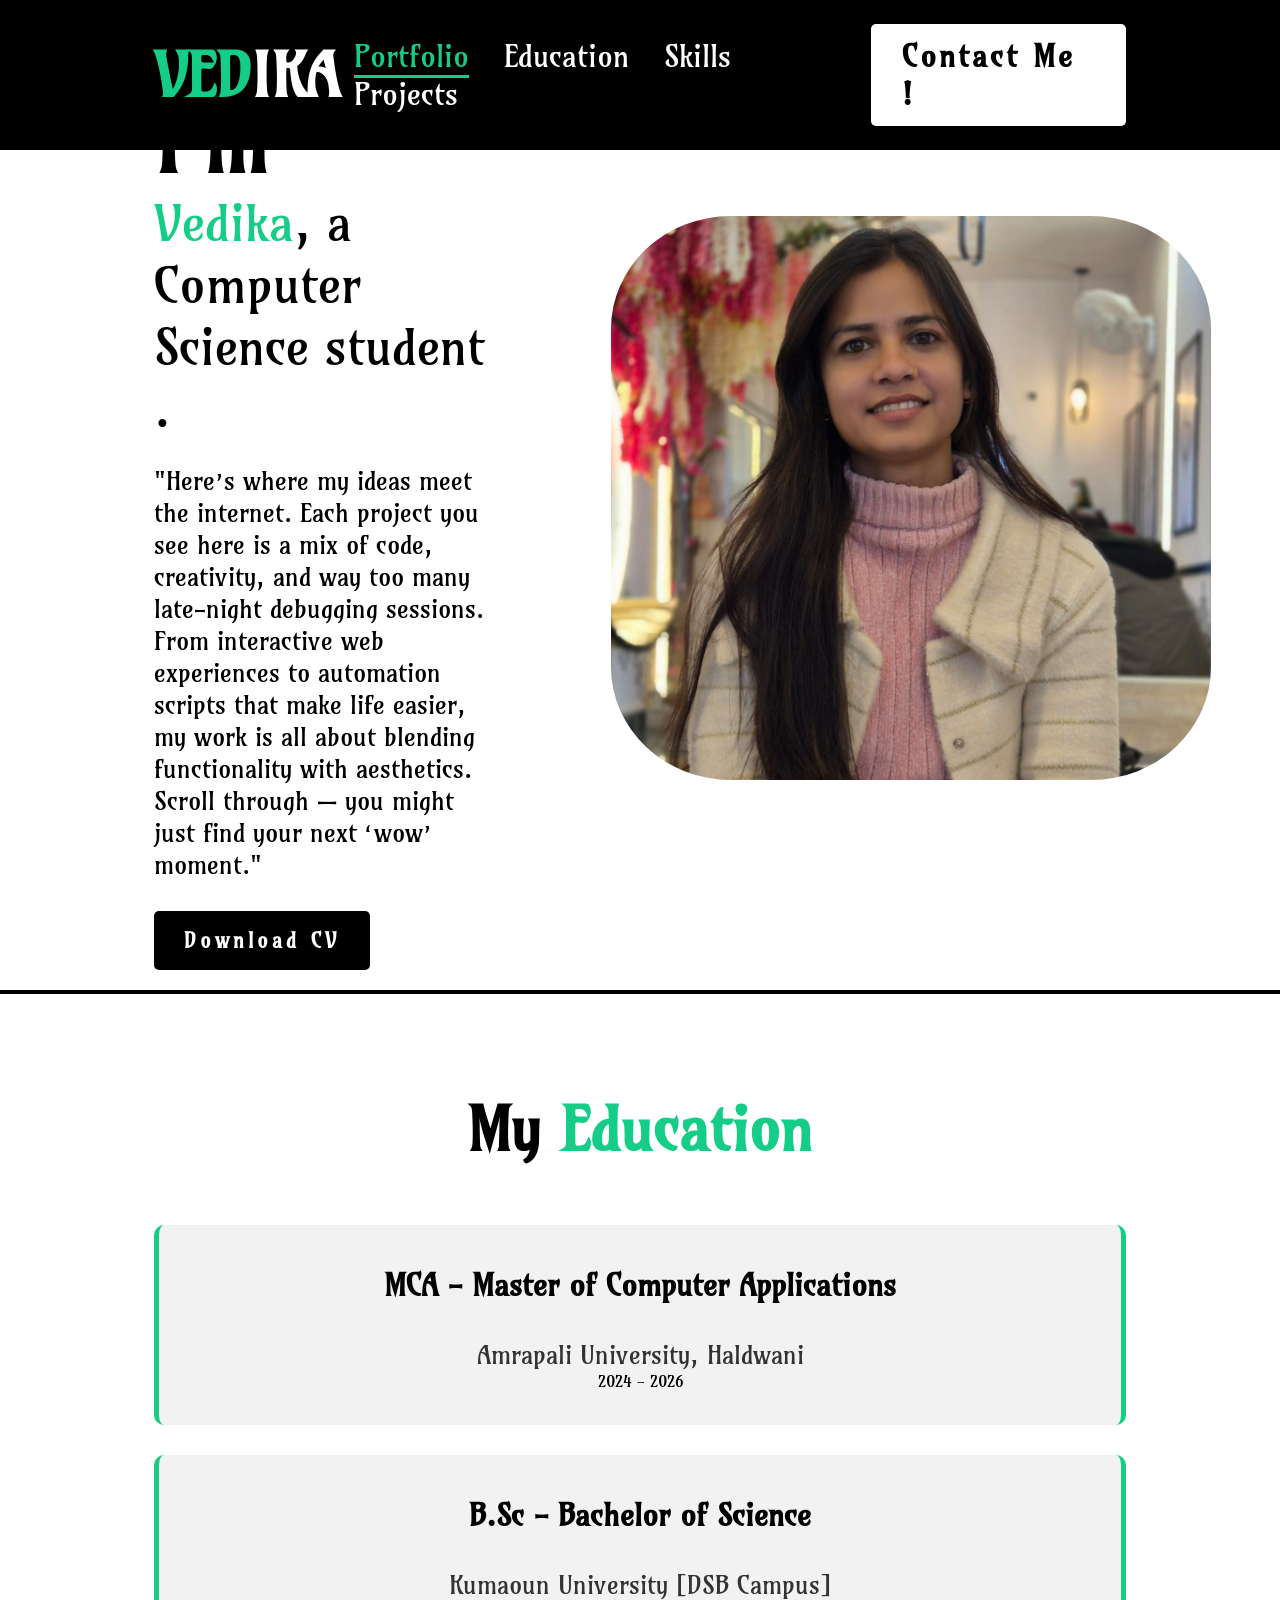
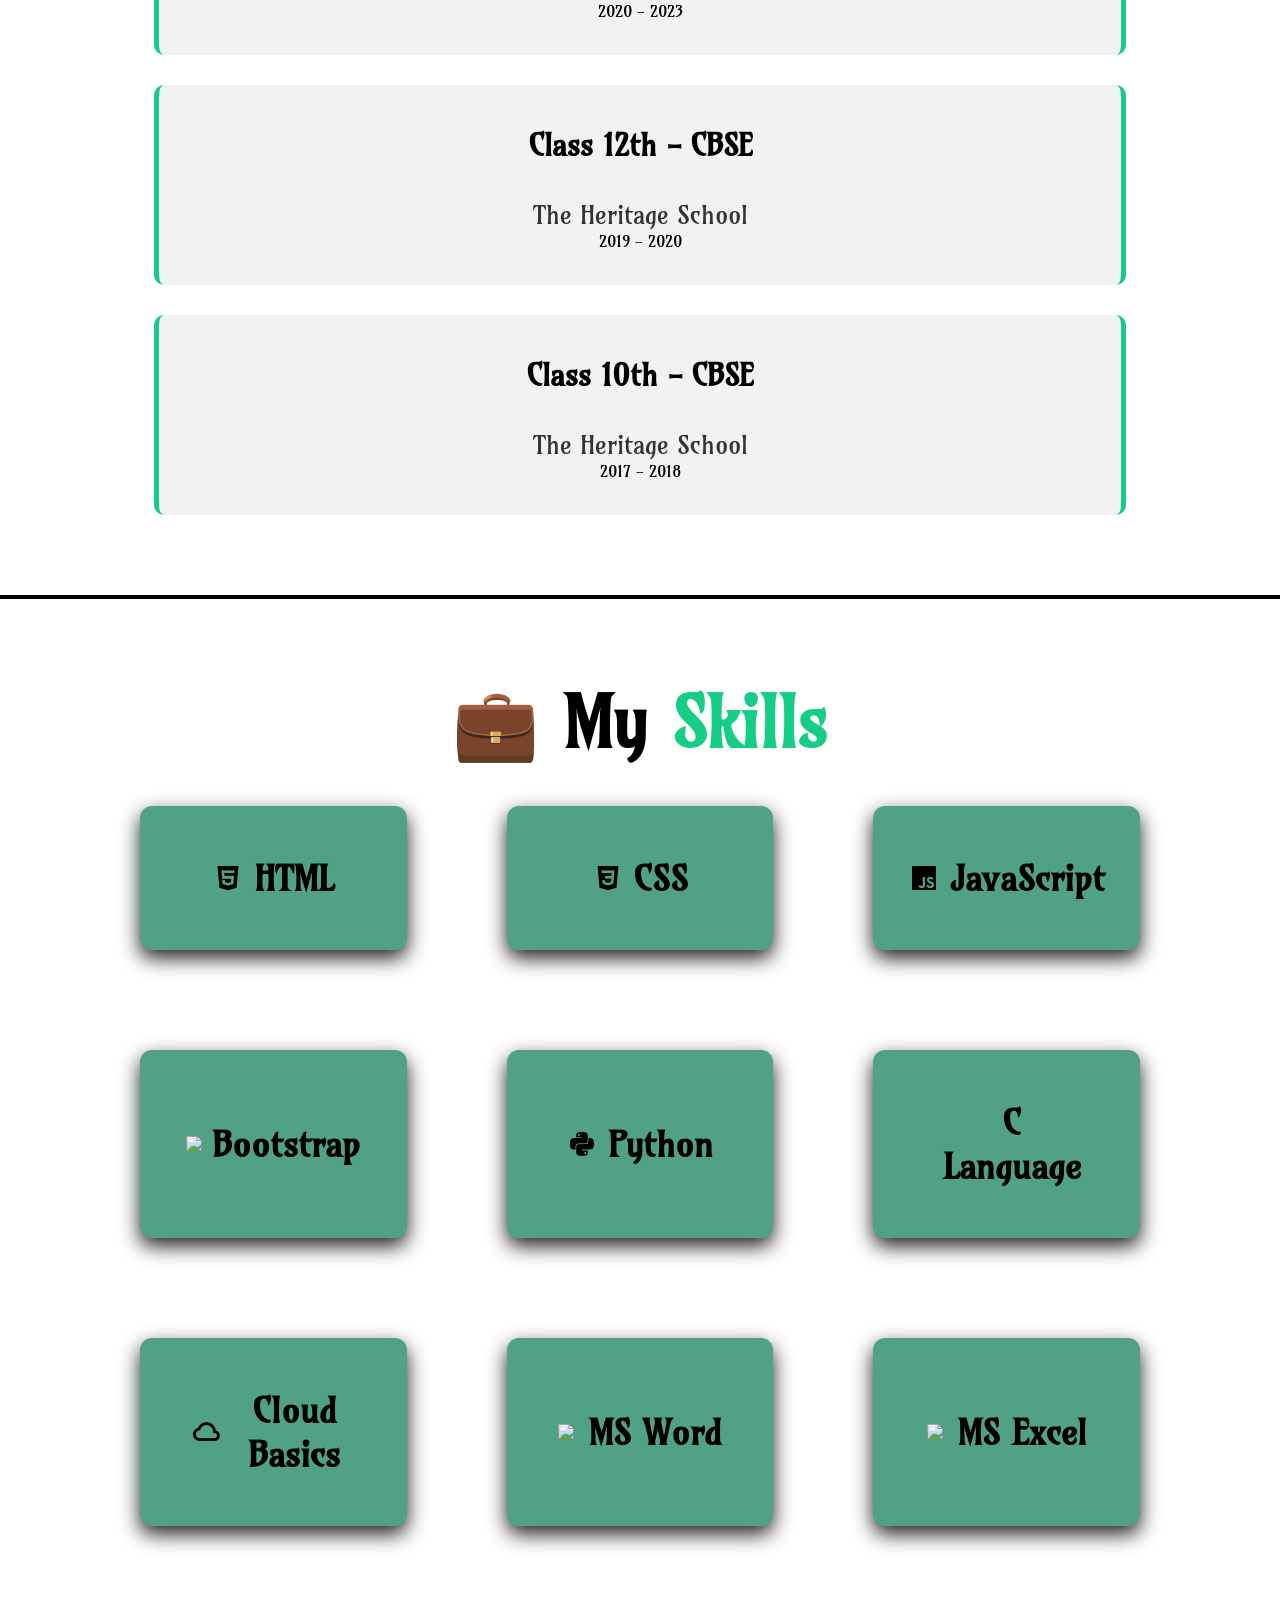
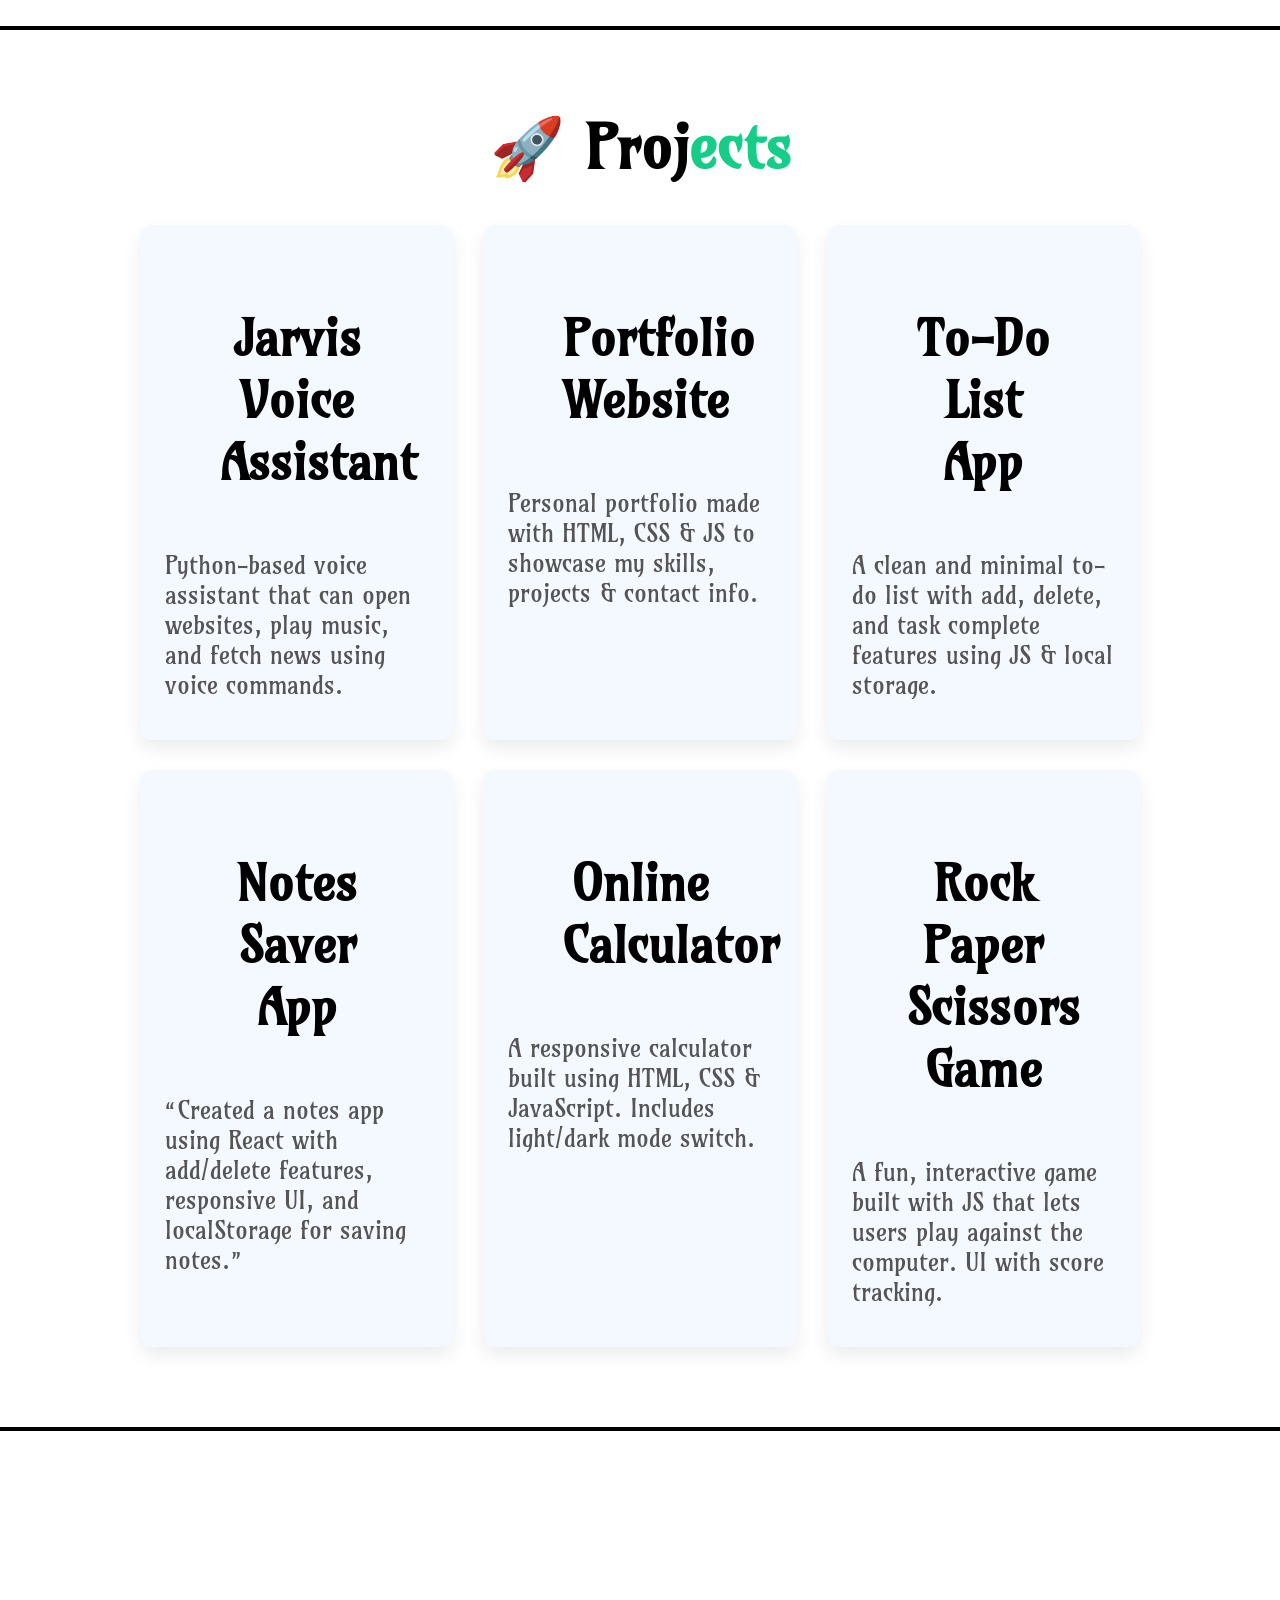
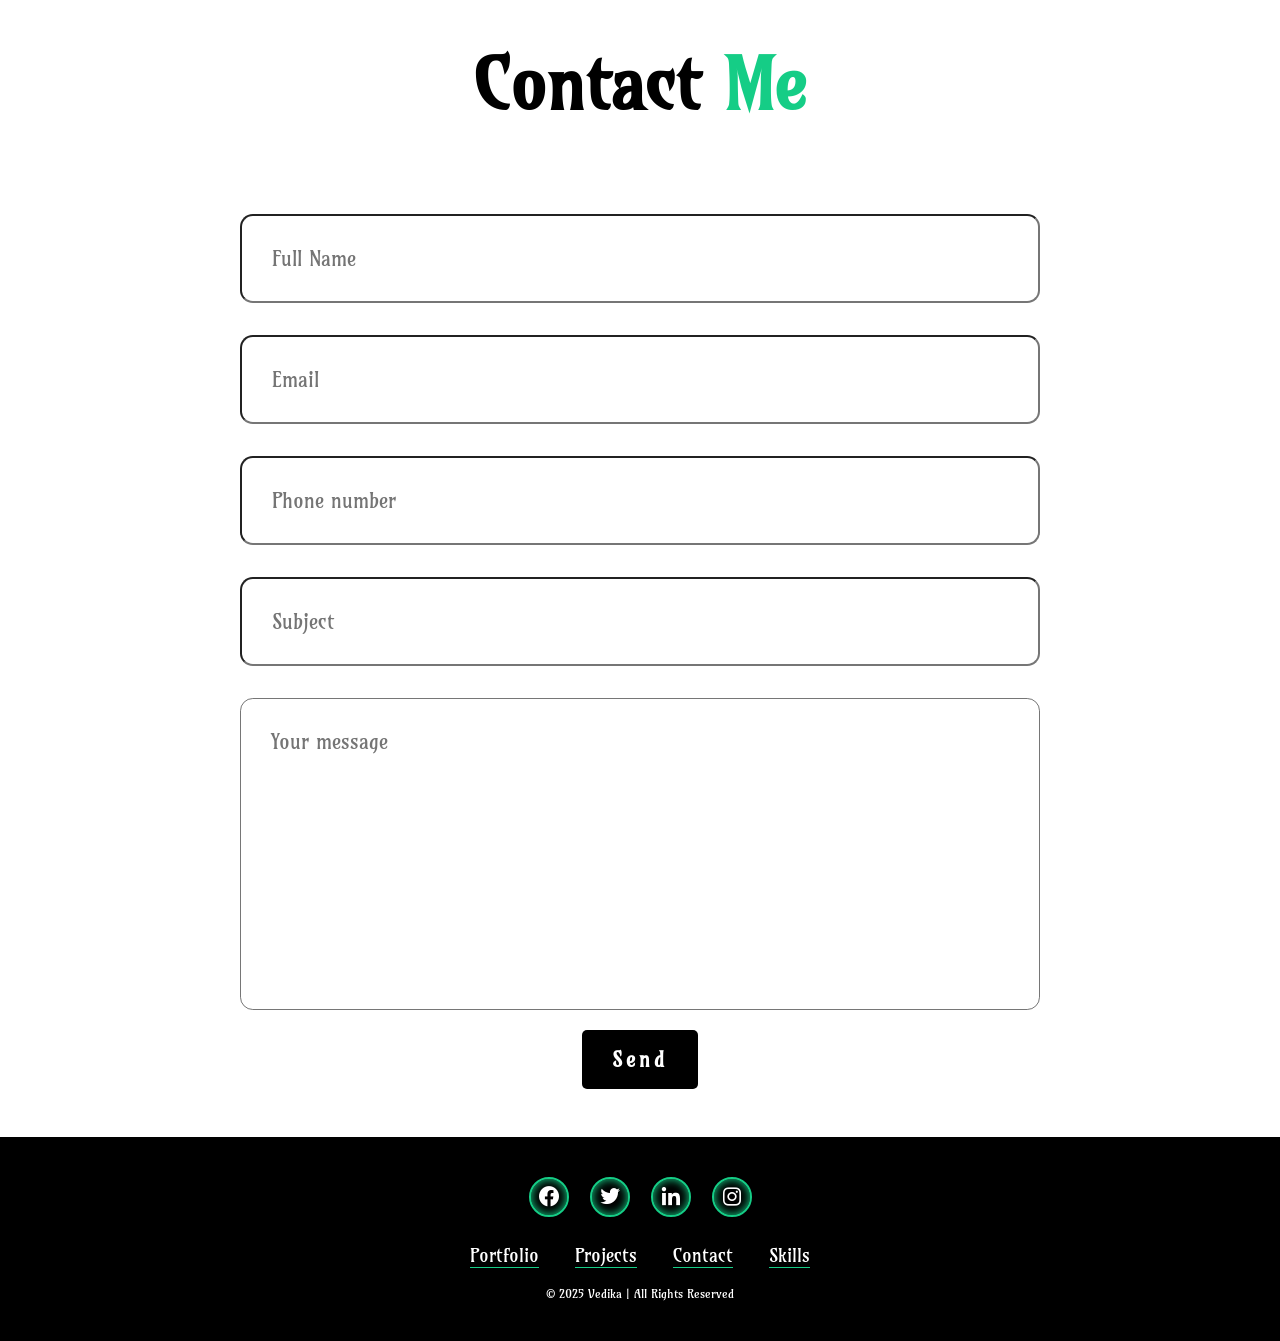
==== hello.html @ 0a173917 "fixed resposiveness" ====
<!DOCTYPE html>
<html lang="en">

<head>
    <meta charset="UTF-8">
    <meta name="viewport" content="width=device-width, initial-scale=1.0">
    <title>portfolio</title>
    <link rel="stylesheet" href="style.css">
    <link href="https://unpkg.com/boxicons@2.1.4/css/boxicons.min.css" rel="stylesheet">

</head>

<body>
    <header class="header">
        <a href="#" class="logo"><span>VED</span>IKA</a>

        <nav class="navbar">
            <a href="#" class="active">Portfolio</a>
            <a href="#education">Education</a>
            <a href="#skills">Skills</a>
            <a href="#project">Projects</a>
        </nav>

        <a href="#contact" class="contact">Contact Me !</a>
    </header>


    <section id="home">
        <div class="home-content">
            <h2>Hi !
            </h2>
            <h1>I'm </h1><span>Vedika</span>, a Computer Science student .
            <p>"Here’s where my ideas meet the internet. Each project you see here is a mix of code, creativity, and way
                too many late-night debugging sessions. From interactive web experiences to automation scripts that make
                life easier, my work is all about blending functionality with aesthetics. Scroll through — you might
                just find your next ‘wow’ moment."

            </p>
            <div class="btn-box">
                <!-- <button class="btn-1">Hire Me</button> -->
                <a href="resume.pdf" download="Vedika_CV.pdf" class="btn-2">Download CV</a>

            </div>
        </div>
        <div class="img-box">
            <img src="photo.jpg" alt="Vedika's Profile">
        </div>

    </section>
    <hr>




    <section id="education" class="education">
        <h2 class="heading">My <span>Education</span></h2>

        <div class="education-box">
            <div class="edu-item">
                <h3>MCA - Master of Computer Applications</h3>
                <p><a href="https://www.amrapali.ac.in/">Amrapali University, Haldwani</a><br>
                    2024 - 2026
                </p>
            </div>

            <div class="edu-item">
                <h3>B.Sc - Bachelor of Science </h3>
                <p><a href="https://www.kunainital.ac.in/about-ku/campus">Kumaoun University [DSB Campus]</a><br>
                    2020 - 2023</p>
            </div>

            <div class="edu-item">
                <h3>Class 12th - CBSE</h3>
                <p><a href="https://theheritageschool.co.in/index.php/about-us/">The Heritage School</a><br>
                    2019 - 2020 </p>
            </div>

            <div class="edu-item">
                <h3>Class 10th - CBSE</h3>
                <p><a href="https://theheritageschool.co.in/index.php/about-us/">The Heritage School</a><br>
                    2017 - 2018 </p>
            </div>
        </div>
    </section>
    <hr>


    <section id="skills">
        <h1>💼 My <span>Skills</span></h1>

        <div class="skills-grid">
            <div class="skill-card"><i class='bx bxl-html5'></i> HTML</div>
            <div class="skill-card"><i class='bx bxl-css3'></i> CSS</div>
            <div class="skill-card"><i class='bx bxl-javascript'></i> JavaScript</div>
            <div class="skill-card">
                <img src="https://cdn.jsdelivr.net/gh/devicons/devicon/icons/bootstrap/bootstrap-original.svg"
                    width="30">
                Bootstrap
            </div>


            <div class="skill-card"><i class='bx bxl-python'></i> Python</div>
            <div class="skill-card"><i class='bx bxl-c'></i> C Language</div>
            <div class="skill-card"><i class='bx bx-cloud'></i> Cloud Basics</div>
            <div class="skill-card"><img src="https://cdn-icons-png.flaticon.com/512/732/732220.png" width="20"> MS Word
            </div>
            <div class="skill-card"><img src="https://cdn-icons-png.flaticon.com/512/732/732219.png" width="20"> MS
                Excel</div>
        </div>
    </section>
    <hr>

    <section id="project">
        <h1>🚀 Proj<span>ects</span></h1>
        <div class="projects-grid">
            <div class="project-card">
                <h3>Jarvis Voice Assistant</h3>
                <p>Python-based voice assistant that can open websites, play music, and fetch news using voice commands.
                </p>

            </div>
            <div class="project-card">
                <h3>Portfolio Website</h3>
                <p>Personal portfolio made with HTML, CSS & JS to showcase my skills, projects & contact info.</p>

            </div>
            <div class="project-card">
                <h3>To-Do List App</h3>
                <p>A clean and minimal to-do list with add, delete, and task complete features using JS & local storage.
                </p>

            </div>

            <div class="project-card">
                <h3> Notes Saver App</h3>
                <p> “Created a notes app using React with add/delete features, responsive UI, and localStorage for saving notes.”
                </p>

            </div>

            <div class="project-card">
                <h3>Online Calculator</h3>
                <p>A responsive calculator built using HTML, CSS & JavaScript. Includes light/dark mode switch.</p>
            </div>

            <div class="project-card">
                <h3>Rock Paper Scissors Game</h3>
                <p>A fun, interactive game built with JS that lets users play against the computer. UI with score
                    tracking.</p>

            </div>




        </div>

    </section>
    <hr>
    <section class="contact-form" id="contact">
        <h2 class="contact-me">Contact <span>Me</span></h2>

        <form id="contact-info">

            <div class="input-box">
                <input type="text" placeholder="Full Name">
                <input type="email" placeholder="Email">
            </div>

            <div class="input-box">
                <input type="text" placeholder="Phone number">
                <input type="text" placeholder="Subject">
            </div>

            <textarea name="" id="" cols="30" rows="10" placeholder="Your message"></textarea>
            <input type="submit" value="Send" class="btn-1">
        </form>



    </section>


    <footer class="footer">
        <div class="social">
            <a href="#"><i class='bx bxl-facebook-circle'></i></a>
            <a href="#"><i class='bx bxl-twitter'></i></a>
            <a href="https://www.linkedin.com/in/Vedika-Bisht/" target="_blank"><i class='bx bxl-linkedin'></i></a>
            <a href="https://www.instagram.com/vedika.bisht._/" target="_blank"><i class='bx bxl-instagram'></i></a>
        </div>

        <ul class="list">
            <li>
                <a href="#home">Portfolio</a>
            </li>
            <li>
                <a href="#project">Projects</a>
            </li>

            <li>
                <a href="#contact">Contact</a>
            </li>
            <li>
                <a href="#skills">Skills</a>
            </li>
        </ul>
        <p class="copyright"> &copy 2025 Vedika | All Rights Reserved</p>
    </footer>
    <a href="#" id="backToTop" class="back-to-top" title="Back to Top">
        <i class='bx bx-chevron-up'></i>
    </a>


    <script src="https://cdn.jsdelivr.net/npm/emailjs-com@3/dist/email.min.js"></script>
    <script src="script.js"></script>


</body>

</html>
---- style.css ----
@import url('https://fonts.googleapis.com/css2?family=Amarante&family=Caveat:wght@400..700&family=Faculty+Glyphic&family=Noto+Serif:ital,wght@0,100..900;1,100..900&family=Playfair+Display:ital,wght@0,400..900;1,400..900&family=Poppins:ital,wght@0,100;0,200;0,300;0,400;0,500;0,600;0,700;0,800;0,900;1,100;1,200;1,300;1,400;1,500;1,600;1,700;1,800;1,900&family=Roboto:ital,wght@0,100..900;1,100..900&display=swap');


* {
  margin: 0px;
  padding: 0px;
  font-family: "Amarante", serif;
  text-decoration: none;
  list-style: none;
  box-sizing: border-box;

}

html {
  scroll-behavior: smooth;
}

.header {
  position: fixed;
  top: 0;
  left: 0;
  width: 100%;
  padding: 35px 12%;
  background: black;
  display: flex;
  justify-content: space-between;
  align-items: center;
  height: 150px;
}

.logo {
  font-size: 60px;
  color: white;
  font-weight: 600;
  transition: 0.3s ease;
}

.logo:hover {
  color: rgb(21, 205, 134);
  text-shadow: 0 0 10px rgb(21, 205, 134);
  transform: scale(1.5);
}

span {
  color: rgb(21, 205, 134);

}

.navbar a {
  font-size: 30px;
  color: white;
  font-weight: 500;
  margin: 0 15px;
  border-bottom: 3px solid transparent;
  transition: 0.3s ease;
}

.navbar a:hover,
.navbar a.active {
  color: rgb(21, 205, 134);
  border-bottom: 3px solid rgb(21, 205, 134);
}

.contact {
  padding: 10px 28px;
  background-color: white;
  color: black;
  border: 3px solid transparent;
  border-radius: 5px;
  font-size: 30px;
  font-weight: 600;
  letter-spacing: 3px;
  transition: 0.3s ease;
}

.contact:hover {
  background-color: rgb(21, 205, 134);
  box-shadow: 0 0 10px rgb(21, 205, 134);
  color: white;
}
/* Laptops & big tablets
@media (max-width: 1200px) {
  .logo {
    font-size: 48px;
  }

  .navbar a {
    font-size: 26px;
    margin: 0 12px;
  }

  .contact {
    font-size: 26px;
    padding: 8px 24px;
  }

  .header {
    padding: 25px 10%;
  }
} */


section {
  scroll-margin-top: 130px;
  
}


#home {
  width: 100%;
  min-height: 100vh;
  display: flex;
  align-items: center;
  gap: 7em;
  padding: 30px 12% 0;
  
  color: black;
}

.home-content {
  max-width: 800px;
  font-size: 50px;
}

.home-content h2 {
  font-size: 53px;
}

.home-content h1 {
  font-size: 80px;
  line-height: 1.2;
}

.home-content p {
  font-size: 25px;
  margin: 25px 0 30px;
}

.btn-box {
  width: 345px;
  display: flex;
  gap: 2rem;
}

.btn-1 {
  padding: 15px 28px;
  background-color: black;
  color: white;
  border: 2px solid transparent;
  border-radius: 5px;
  font-size: 20px;
  font-weight: 600;
  letter-spacing: 4px;
  transition: 0.3s ease;
  cursor: pointer;
}

.btn-1:hover {
  background-color: white;
  color: black;
  border: 2px solid black;
}

.img-box img {
  border-radius: 20%;
  width:600px;
  
}

::-webkit-scrollbar {
  width: 10px;
}

::-webkit-scrollbar-thumb {
  background-color: rgb(21, 205, 134);
}

::-webkit-scrollbar-track {
  background-color: rgba(0, 0, 0, 0.6);
  width: 10px;
}


.heading {
  font-size: 78px;
  font-weight: 600;
  text-align: center;
  padding: 18px 45px;

}

h3 {
  margin: 23px;
  padding: 34px 12%;
  color: black;
  text-align: center;
  font-size: 50px;
  font-weight: 600;
}

h3 span {
  color: black;
  text-align: center;
}



.btn-2 a {
  align-items: center;
}

.btn-2 {

  padding: 15px 28px;
  background-color: black;
  color: white;
  border: 2px solid transparent;
  border-radius: 5px;
  font-size: 20px;
  font-weight: 600;
  letter-spacing: 4px;
  transition: 0.3s ease;
  cursor: pointer;

}

.btn-2:hover {
  background-color: white;
  color: black;
  border: 2px solid black;
}

.education {
  padding: 60px 12%;
  background-color: white;
  min-height: 100vh;
}

.education .heading {
  text-align: center;
  font-size: 60px;
  margin-bottom: 40px;
}

.education-box {
  display: flex;
  flex-direction: column;
  gap: 30px;

}

.edu-item {
  background-color: rgba(0, 0, 0, 0.05);
  padding: 7px;
  border-left: 5px solid rgb(21, 205, 134);
  border-right: 5px solid rgb(21, 205, 134);
  border-radius: 10px;
  transition: 0.3s ease;
  text-align: center;
  justify-content: center;
  height: 200px;
  
  
}

.edu-item:hover {
  transform: translateX(10px);
  background-color: rgba(0, 0, 0, 0.08);
}

.edu-item h3 {
  font-size: 30px;
  color: black;
  margin: 0.3px;
}

.edu-item p a {
  font-size: 25px;
  color: #333;


}

hr {
  height: 4px;
  background-color: black;
  border: none;
  margin: 20px 0;
  ;
}


#skills {
  padding: 60px 20px;
  text-align: center;
  min-height: 100vh;
}

#skills h1 {
  font-size: 2.5rem;
  margin-bottom: 40px;
  font-size: 70px;
}

.skills-grid {
  display: grid;
  grid-template-columns: repeat(auto-fit, minmax(200px, 1fr));
  gap: 100px;
  max-width: 1000px;
  margin: 20px auto;
}

.skill-card {
  background: rgb(81, 161, 132);
  padding: 50px;
  border-radius: 12px;
  box-shadow: 0 8px 20px rgba(8, 7, 7, 0.897);
  font-weight: 600;
  display: flex;
  align-items: center;
  justify-content: center;
  gap: 10px;
  transition: transform 0.2s ease;
  font-size: 35px;
}

.skill-card i,
.skill-card img {
  font-size: 2rem;
}

.skill-card:hover {
  transform: scale(1.05);
  background-color: rgb(21, 205, 134);
}

#project {
  padding: 60px 20px;
  background-color: #fff;
  text-align: center;
  min-height: 100vh;
}

#project h1 {
  font-size: 2.5rem;
  margin-bottom: 40px;
  font-size: 60px;
}

.projects-grid {
  display: grid;
  grid-template-columns: repeat(auto-fit, minmax(250px, 1fr));
  gap: 30px;
  max-width: 1000px;
  margin: 0 auto;
}

.project-card {
  background-color: #f4f8ff;
  padding: 25px;
  border-radius: 12px;
  box-shadow: 0 8px 18px rgba(0, 0, 0, 0.08);
  text-align: left;
  transition: transform 0.2s ease;
}

.project-card:hover {
  transform: translateY(-5px);
  background-color: rgb(185, 196, 192);
}

;


.project-card h3 {
  margin-bottom: 10px;
  color: #333;
}

.project-card p {
  font-size: 1.5rem;
  margin-bottom: 15px;
  color: #555;
}

.contact-form{
  min-height: 100vh;
}
.contact-form h2 {
  text-align: center;
  margin-top: 3em;
  margin-bottom: 1em;
  font-size: 70px;
}

.contact-form form {
  max-width: 50em;
  margin: 1rem auto;
  text-align: center;
  margin-bottom: 3em;
}

.contact-form form .input-box {
  display: flex;
  justify-content: center;
  flex-wrap: wrap;

}

.contact-form form .input-box input,
.contact-form form textarea {
  width: 100%;
  padding: 1.5em;
  font-size: 20px;
  color: black;
  background: white;
  border-radius: .8rem;
  margin: 1rem 0;
  resize: none;
}

.footer {
  position: relative;
  bottom: 0;
  width: 100%;
  padding: 40px 0;
  background-color: black;

}

.footer .social {
  text-align: center;
  padding-bottom: 25px;
  color: white;
}

.footer .social a {
  font-size: 24px;
  color: white;
  border: 2px solid rgb(21, 205, 134);
  width: 40px;
  height: 40px;
  line-height: 38px;
  display: inline-block;
  text-align: center;
  border-radius: 50%;
  margin: 0 8px;
  box-shadow: inset 0 0 10px rgb(21, 205, 134);
  transition: 0.3s ease;
}

.footer .social a:hover {
  transform: scale(1.4)translate(-10px);
  color: rgb(21, 205, 134);
  border: 2px solid rgb(21, 205, 134);
}

.footer ul {
  margin-top: 0;
  padding: 0;
  font-size: 18px;
  line-height: 1.6;
  margin-bottom: 0;
  text-align: center;

}

.footer ul li a {
  color: white;
  border-bottom: 1px solid rgb(21, 205, 134);
  transition: 0.3s ease;
}

.footer ul li a:hover {
  border-bottom: 1px solid rgb(21, 205, 134);

}

.footer ul li {
  display: inline-block;
  padding: 0 15px;

}

.footer .copyright {
  margin-top: 15px;
  text-align: center;
  font-size: 12px;
  color: white;
}

.back-to-top {
  position: fixed;
  bottom: 30px;
  right: 30px;
  background-color: rgb(160, 207, 189);
  color: rgb(8, 7, 7);
  padding: 12px 16px;
  border-radius: 50%;
  font-size: 18px;
  text-decoration: none;
  box-shadow: 0 4px 12px rgba(0, 0, 0, 0.2);
  opacity: 0;
  pointer-events: none;
  z-index: 999;
  transition: opacity 0.3s ease, transform 0.3s ease;
}

.back-to-top:hover {
  transform: scale(1.1);
  background-color: rgb(21, 205, 134);
}

/* THIS RIGHT HERE MAKES IT VISIBLE ON SCROLL */
.back-to-top.show {
  opacity: 1;
  pointer-events: auto;
}


/* HAMBURGER ICON */
.menu-icon {
  display: none;
  font-size: 45px;
  color: white;
  cursor: pointer;
}

/* MOBILE NAVIGATION FIX */
@media(max-width: 900px) {

  /* header shrinks */
  .header {
    padding: 20px 8%;
    height: 100px;
  }

  .logo {
    font-size: 40px;
  }

  .contact {
    display: none;
  }

  /* show hamburger */
  .menu-icon {
    display: block;
  }

  /* hide nav by default */
  .navbar {
    position: absolute;
    top: 100px;
    right: 0;
    width: 100%;
    background: black;
    flex-direction: column;
    padding: 20px 0;
    display: none;
    text-align: center;
    row-gap: 15px;
  }

  /* when active */
  .navbar.active {
    display: flex;
  }

  .navbar a {
    font-size: 25px;
    margin: 10px 0;
  }

  /* home section stacking */
  #home {
    flex-direction: column;
    padding-top: 140px;
    text-align: center;
  }

  .img-box img {
    width: 350px;
  }

  .home-content h1 {
    font-size: 60px;
  }

  .home-content h2 {
    font-size: 40px;
  }

  .home-content p {
    font-size: 20px;
  }
}

/* VERY SMALL SCREENS */
@media(max-width: 500px) {

  .logo {
    font-size: 32px;
  }

  .navbar a {
    font-size: 22px;
  }

  .img-box img {
    width: 280px;
  }

  .home-content h1 {
    font-size: 45px;
  }

  .home-content p {
    font-size: 18px;
  }
}
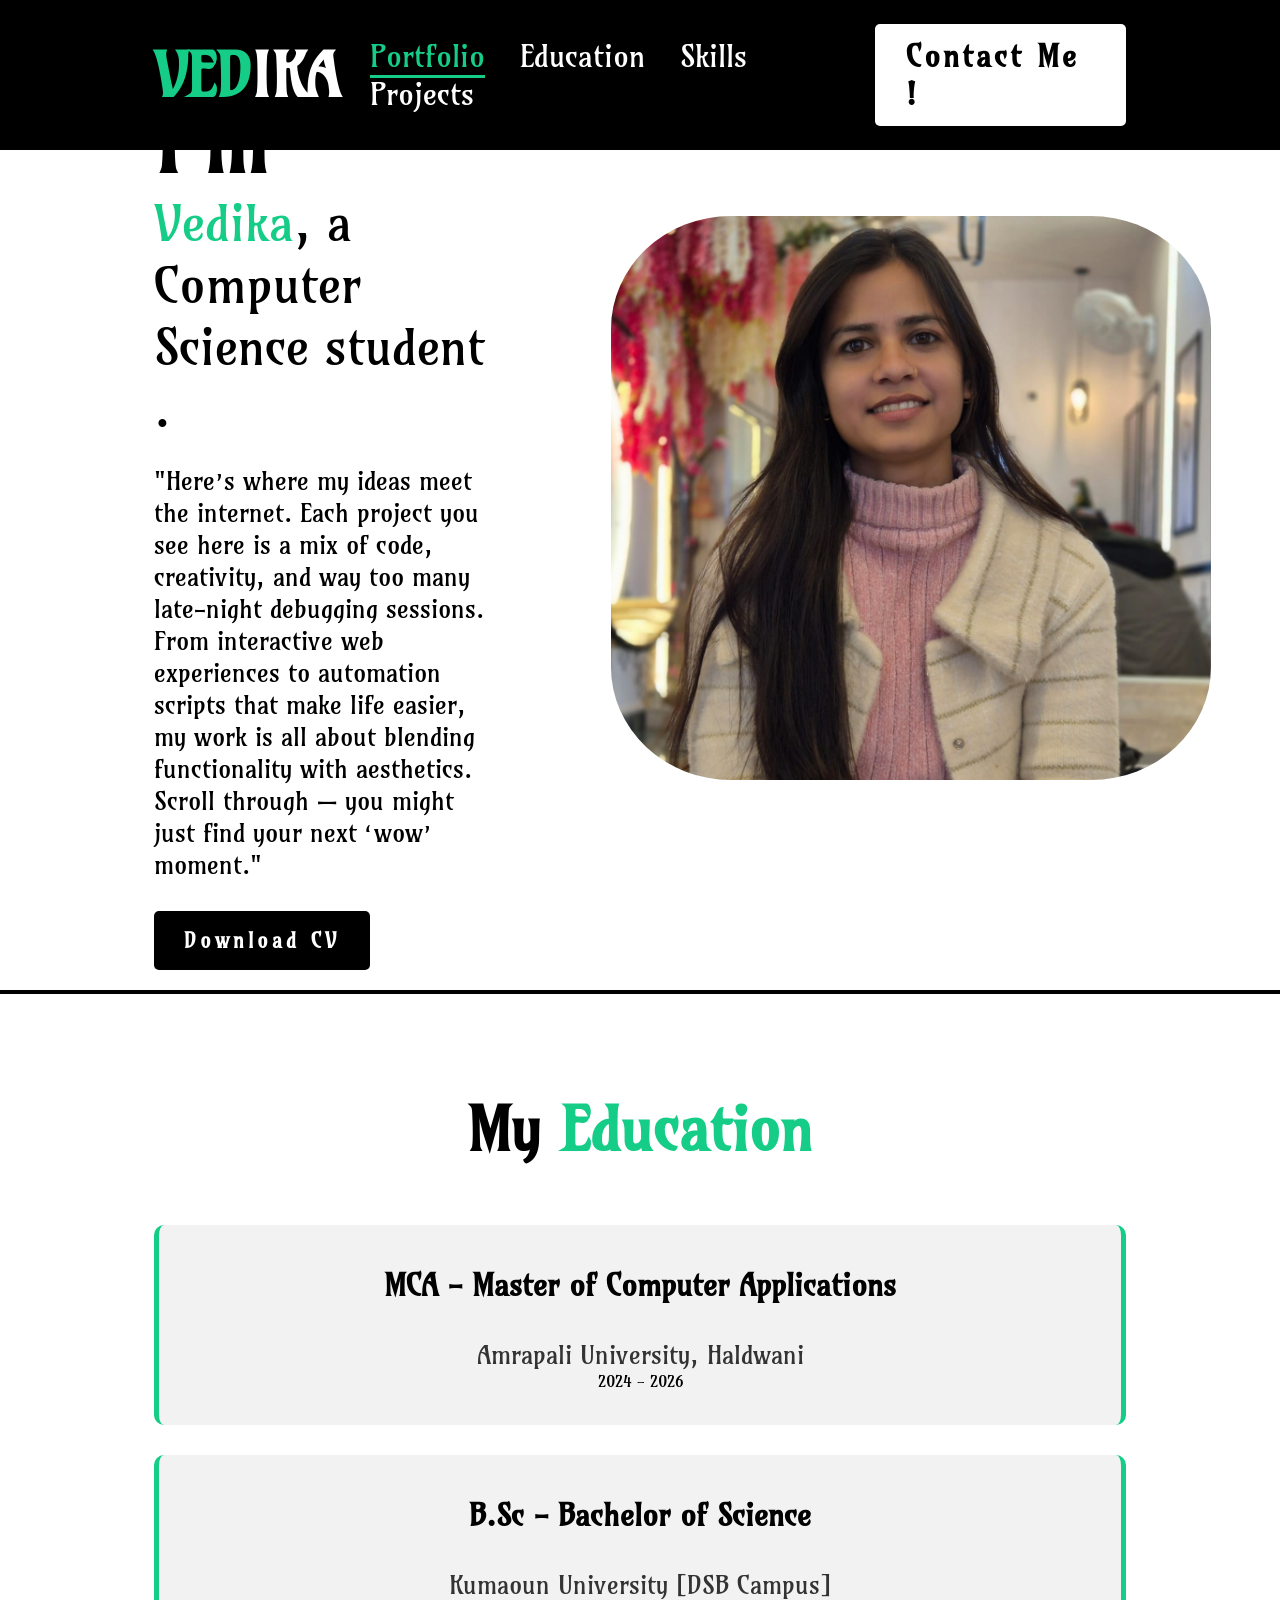
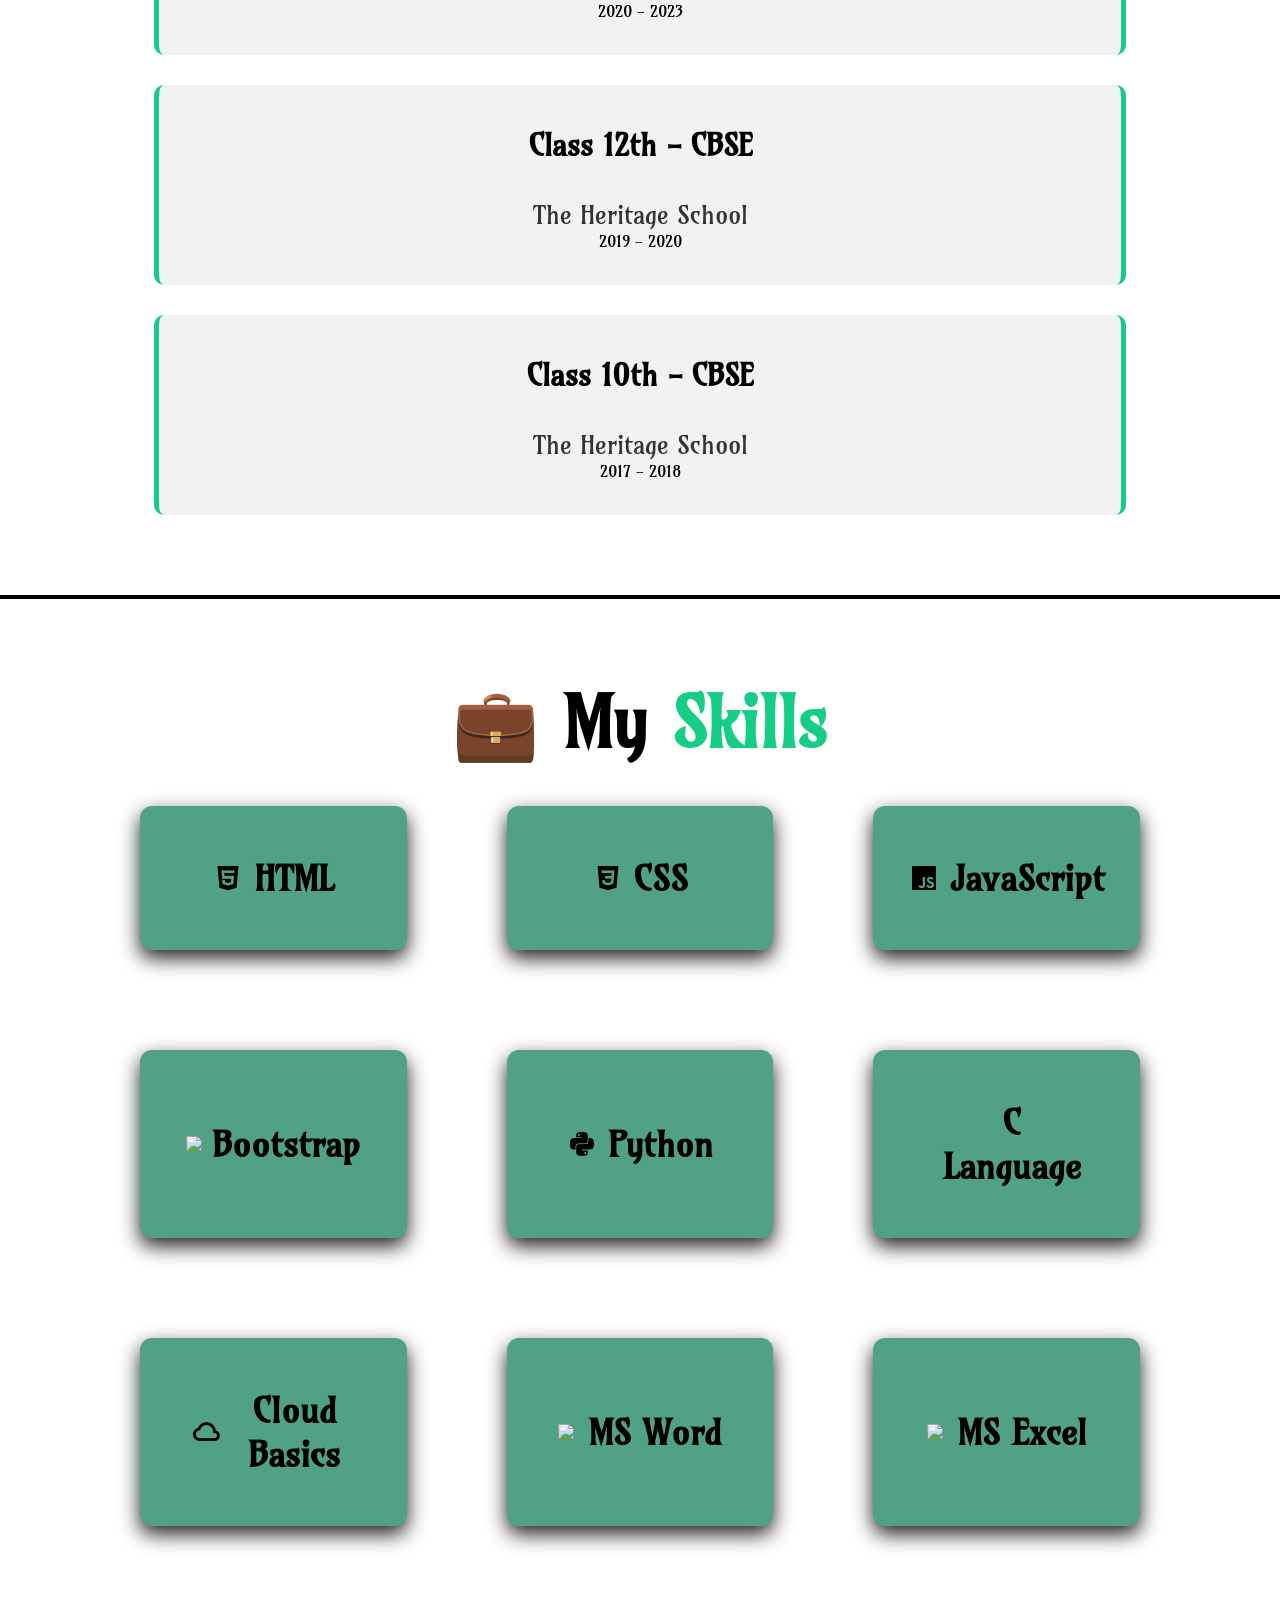
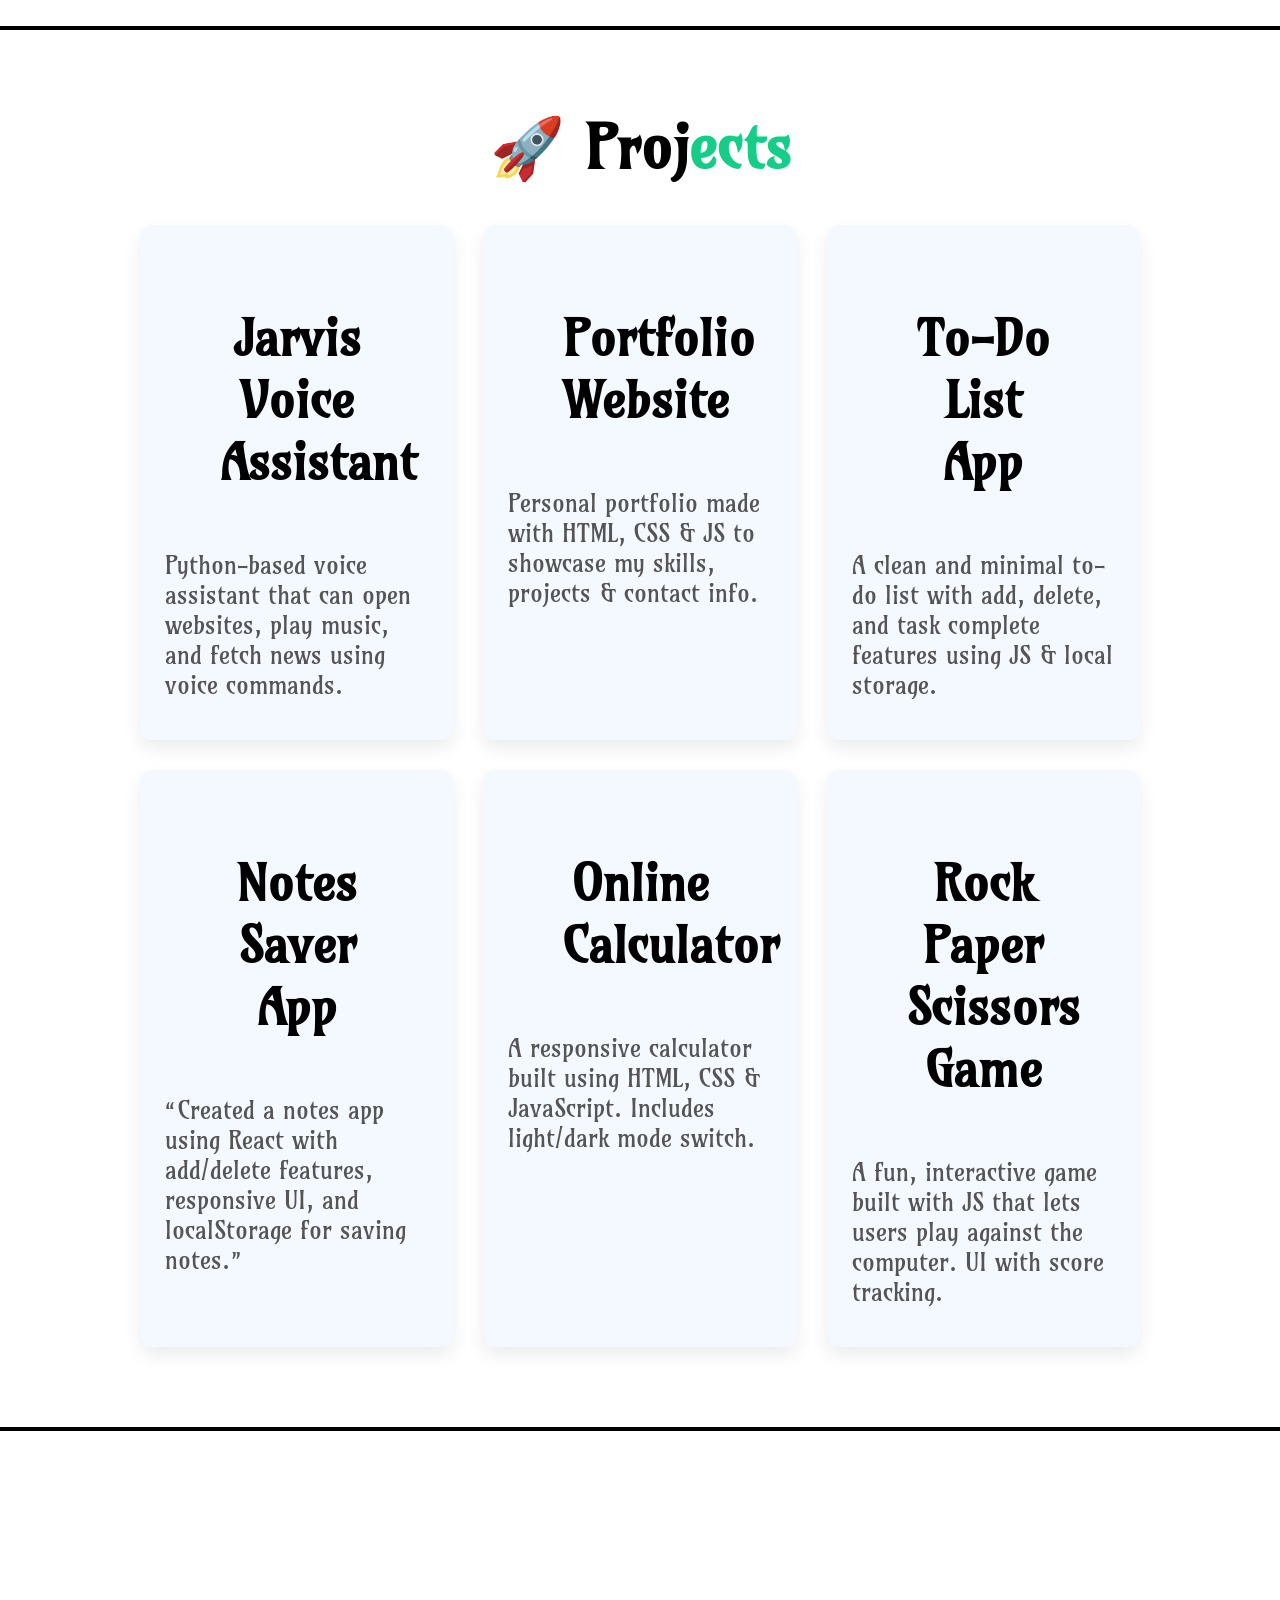
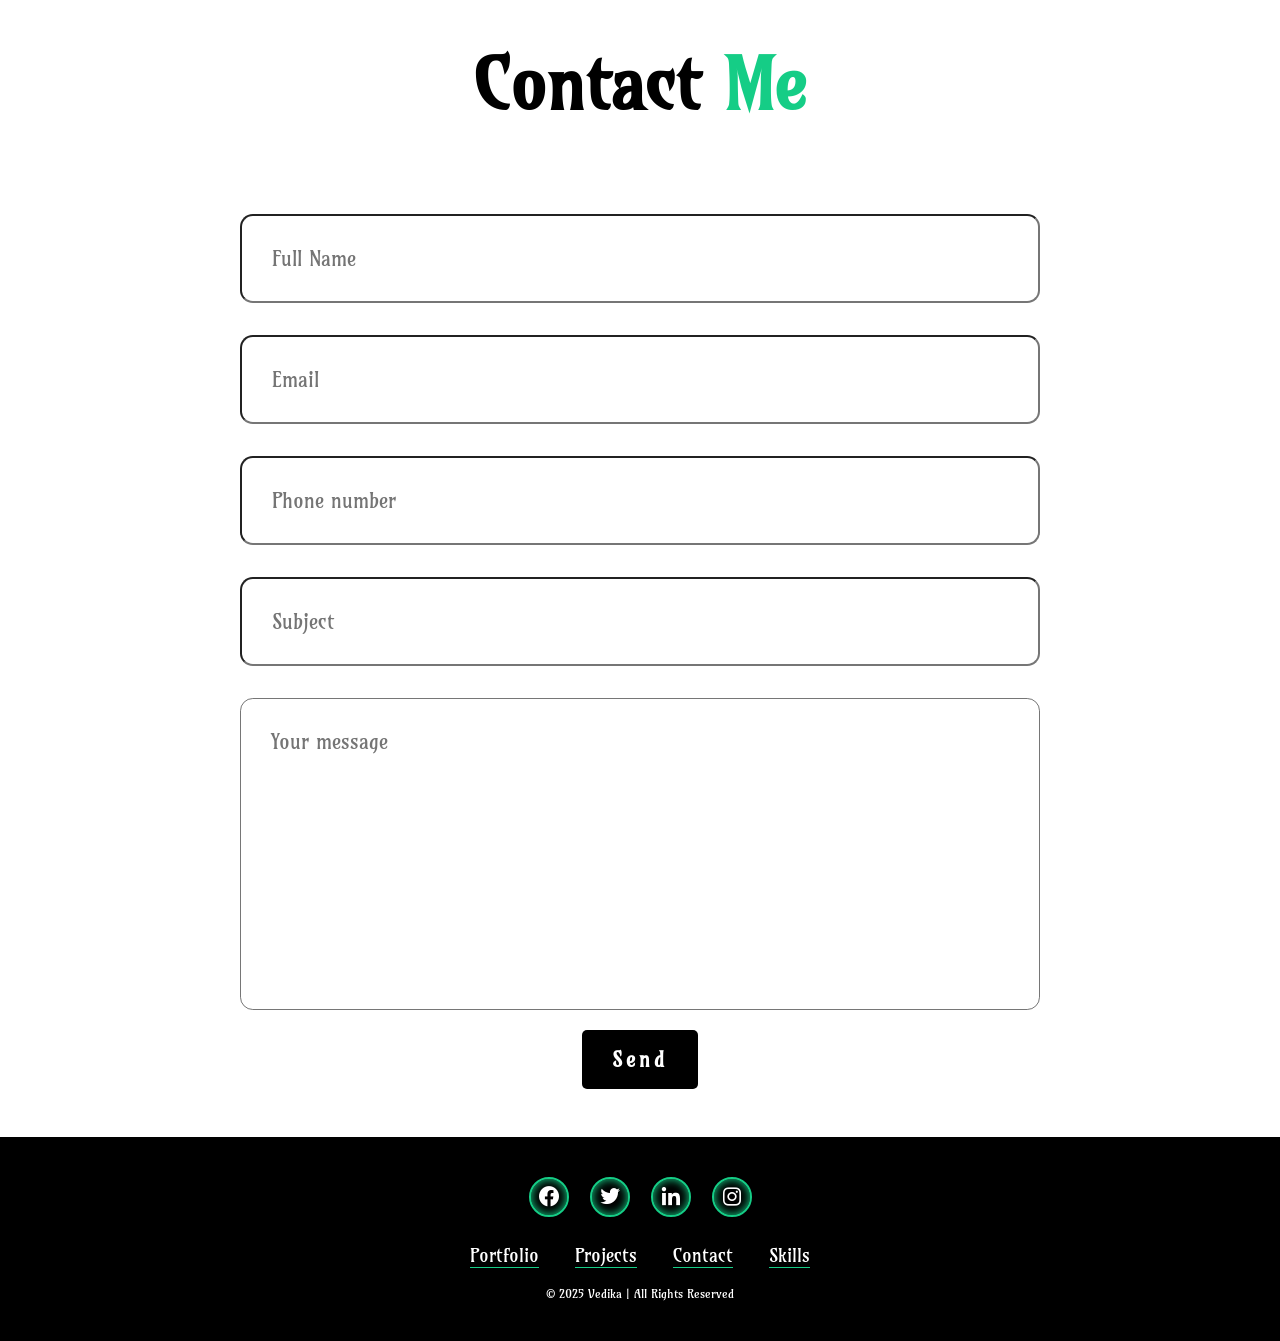
==== commit 49a42746: "updated contact section" ====
--- a/hello.html
+++ b/hello.html
@@ -13,6 +13,8 @@
 <body>
     <header class="header">
         <a href="#" class="logo"><span>VED</span>IKA</a>
+        <i class='bx bx-menu' id="menu-icon"></i>
+
 
         <nav class="navbar">
             <a href="#" class="active">Portfolio</a>
@@ -38,7 +40,7 @@
             </p>
             <div class="btn-box">
                 <!-- <button class="btn-1">Hire Me</button> -->
-                <a href="resume.pdf" download="Vedika_CV.pdf" class="btn-2">Download CV</a>
+                <a href="VEDIKABISHT.pdf" download="Vedika_CV.pdf" class="btn-2">Download CV</a>
 
             </div>
         </div>
@@ -163,16 +165,16 @@
         <form id="contact-info">
 
             <div class="input-box">
-                <input type="text" placeholder="Full Name">
-                <input type="email" placeholder="Email">
+                <input type="text" name="from_name" placeholder="Full Name">
+                <input type="email" name="email_id" placeholder="Email">
             </div>
 
             <div class="input-box">
-                <input type="text" placeholder="Phone number">
-                <input type="text" placeholder="Subject">
-            </div>
-
-            <textarea name="" id="" cols="30" rows="10" placeholder="Your message"></textarea>
+                <input type="text" name="phone" placeholder="Phone number">
+                <input type="text" name="subject" placeholder="Subject">
+            </div>
+
+            <textarea name="message" id="" cols="30" rows="10" placeholder="Your message"></textarea>
             <input type="submit" value="Send" class="btn-1">
         </form>
 
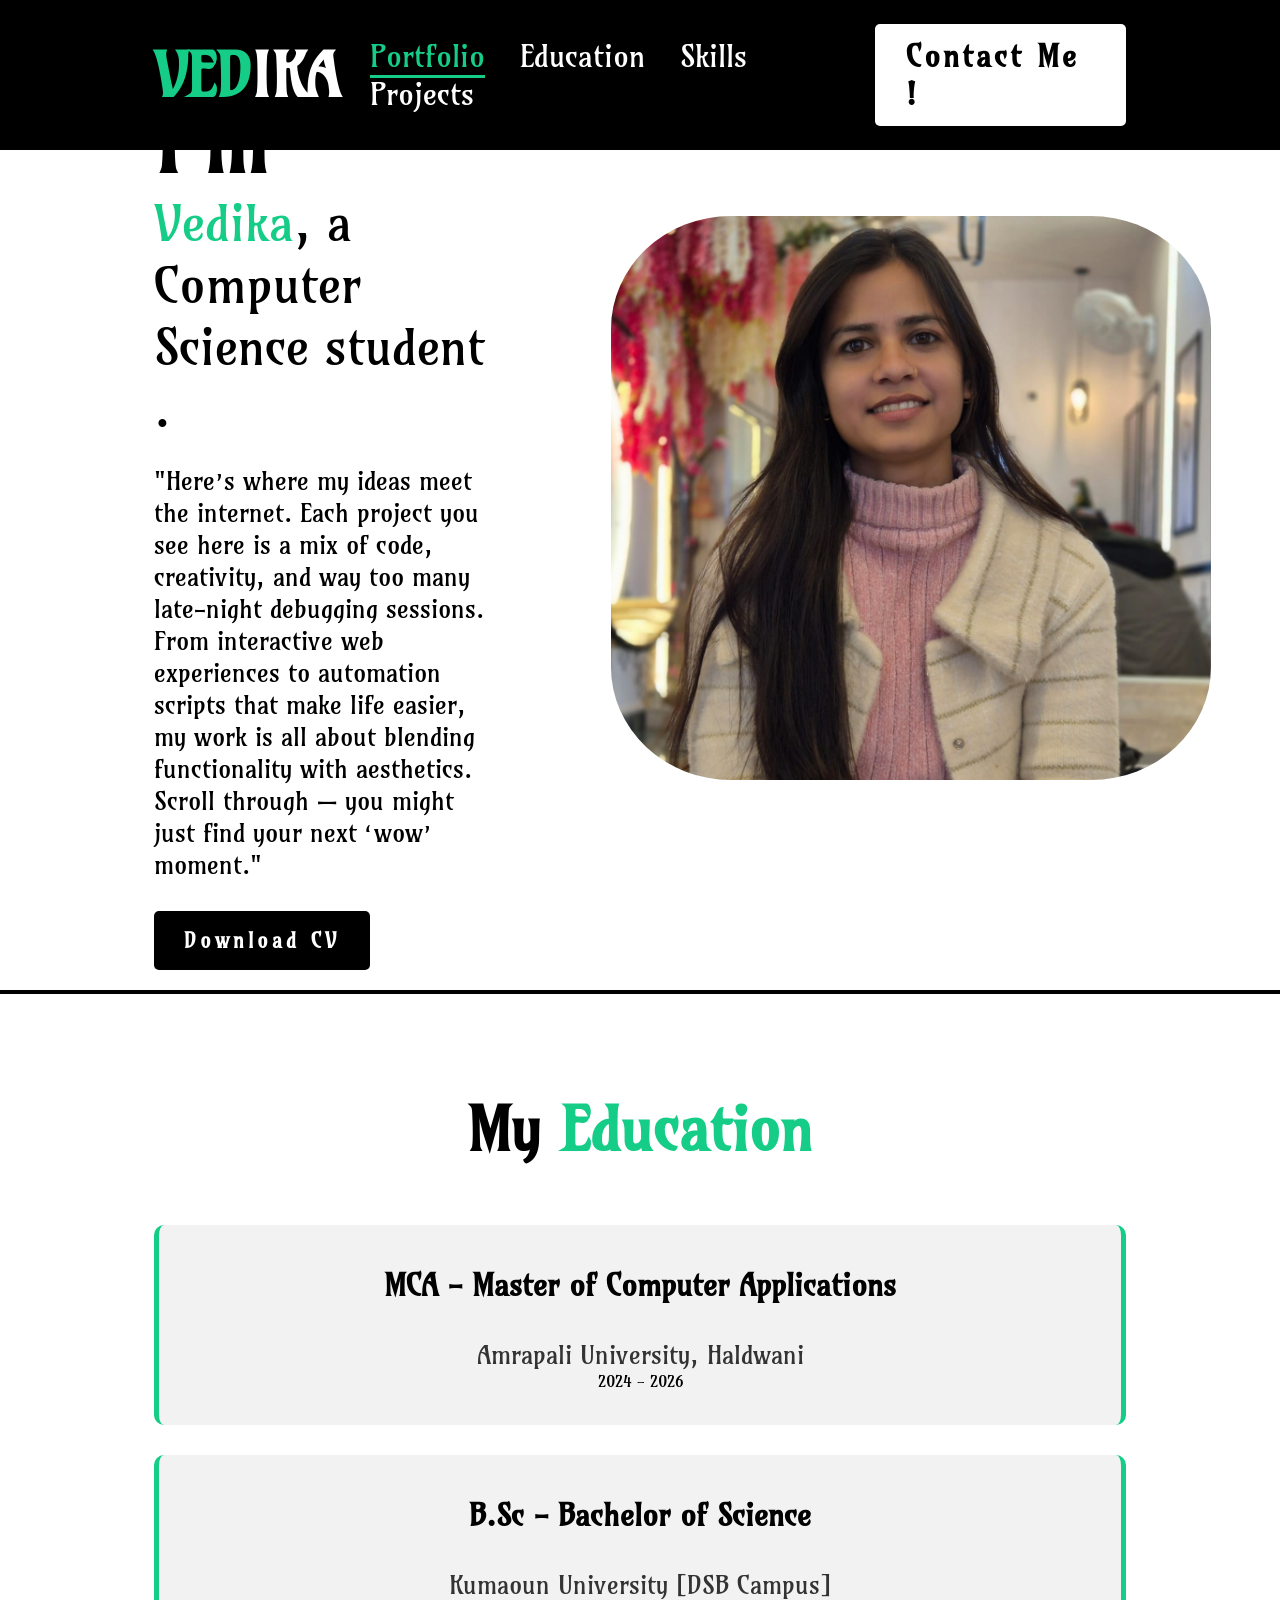
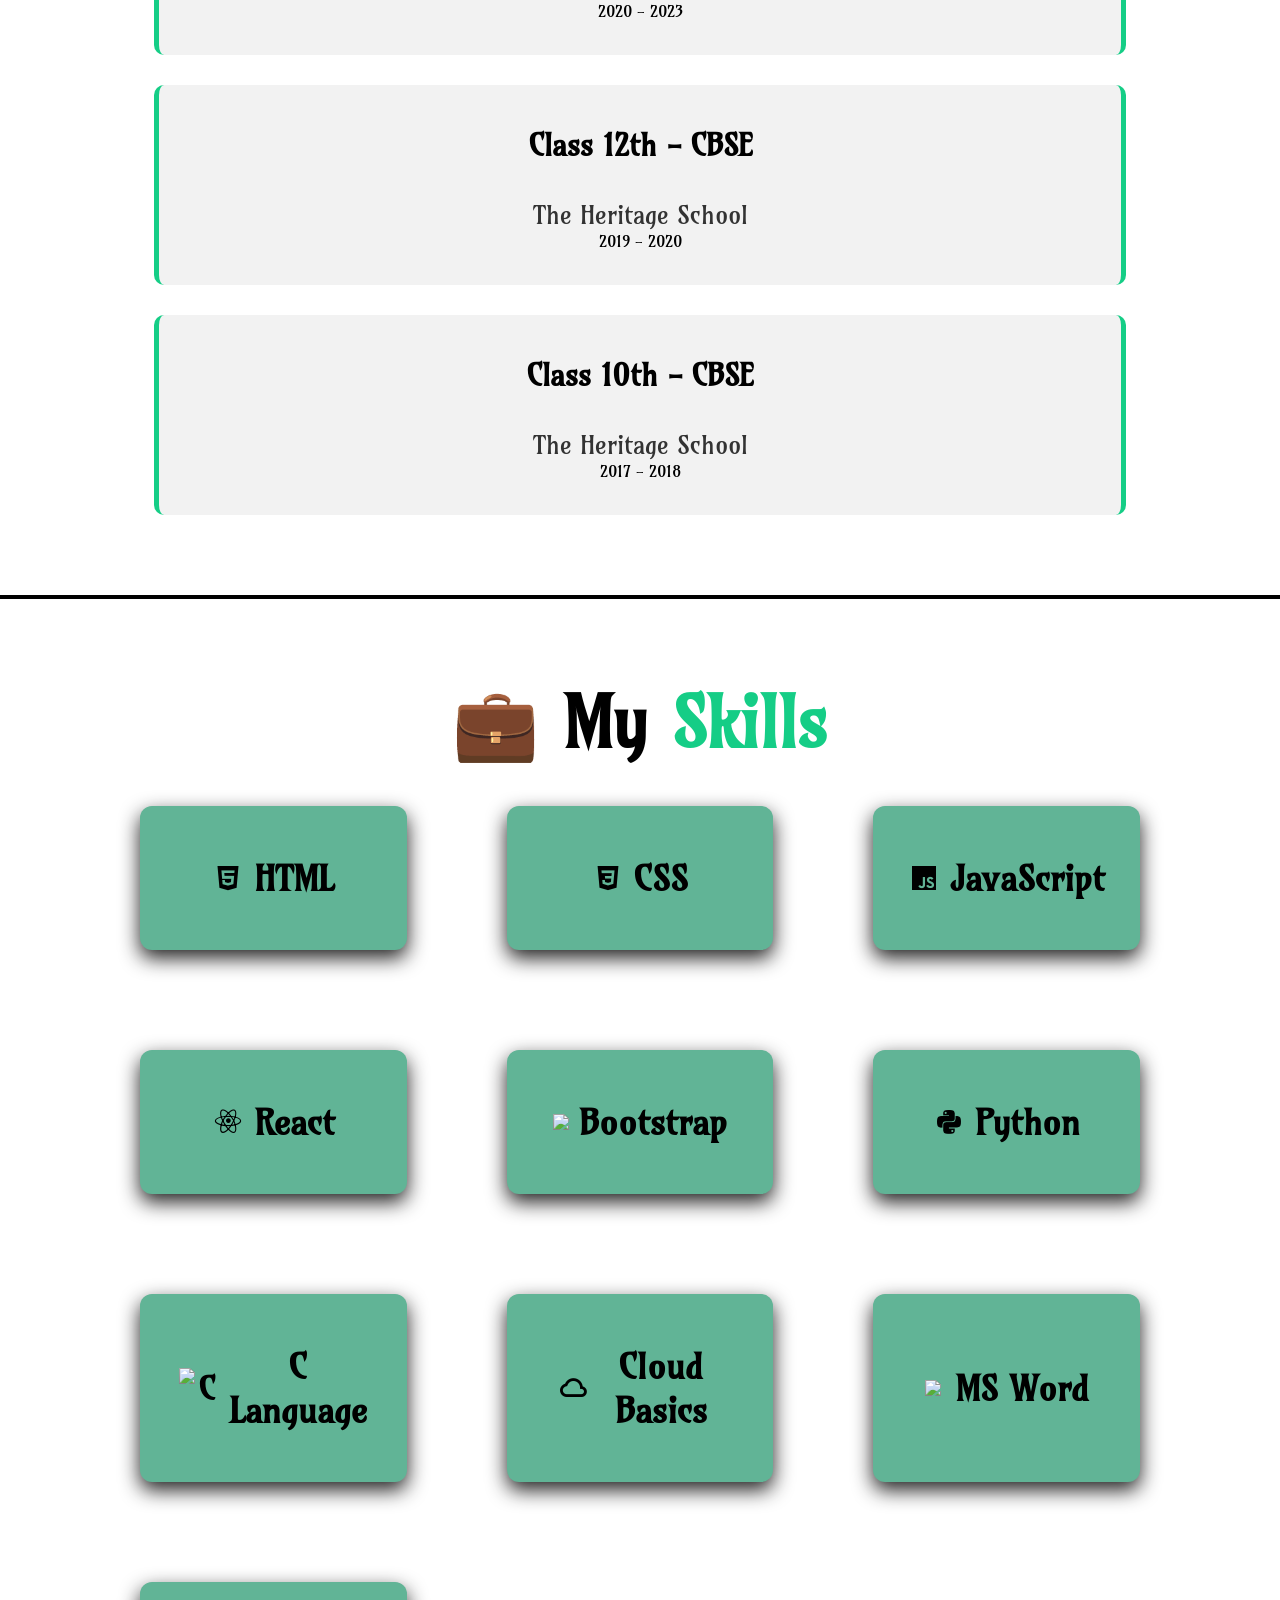
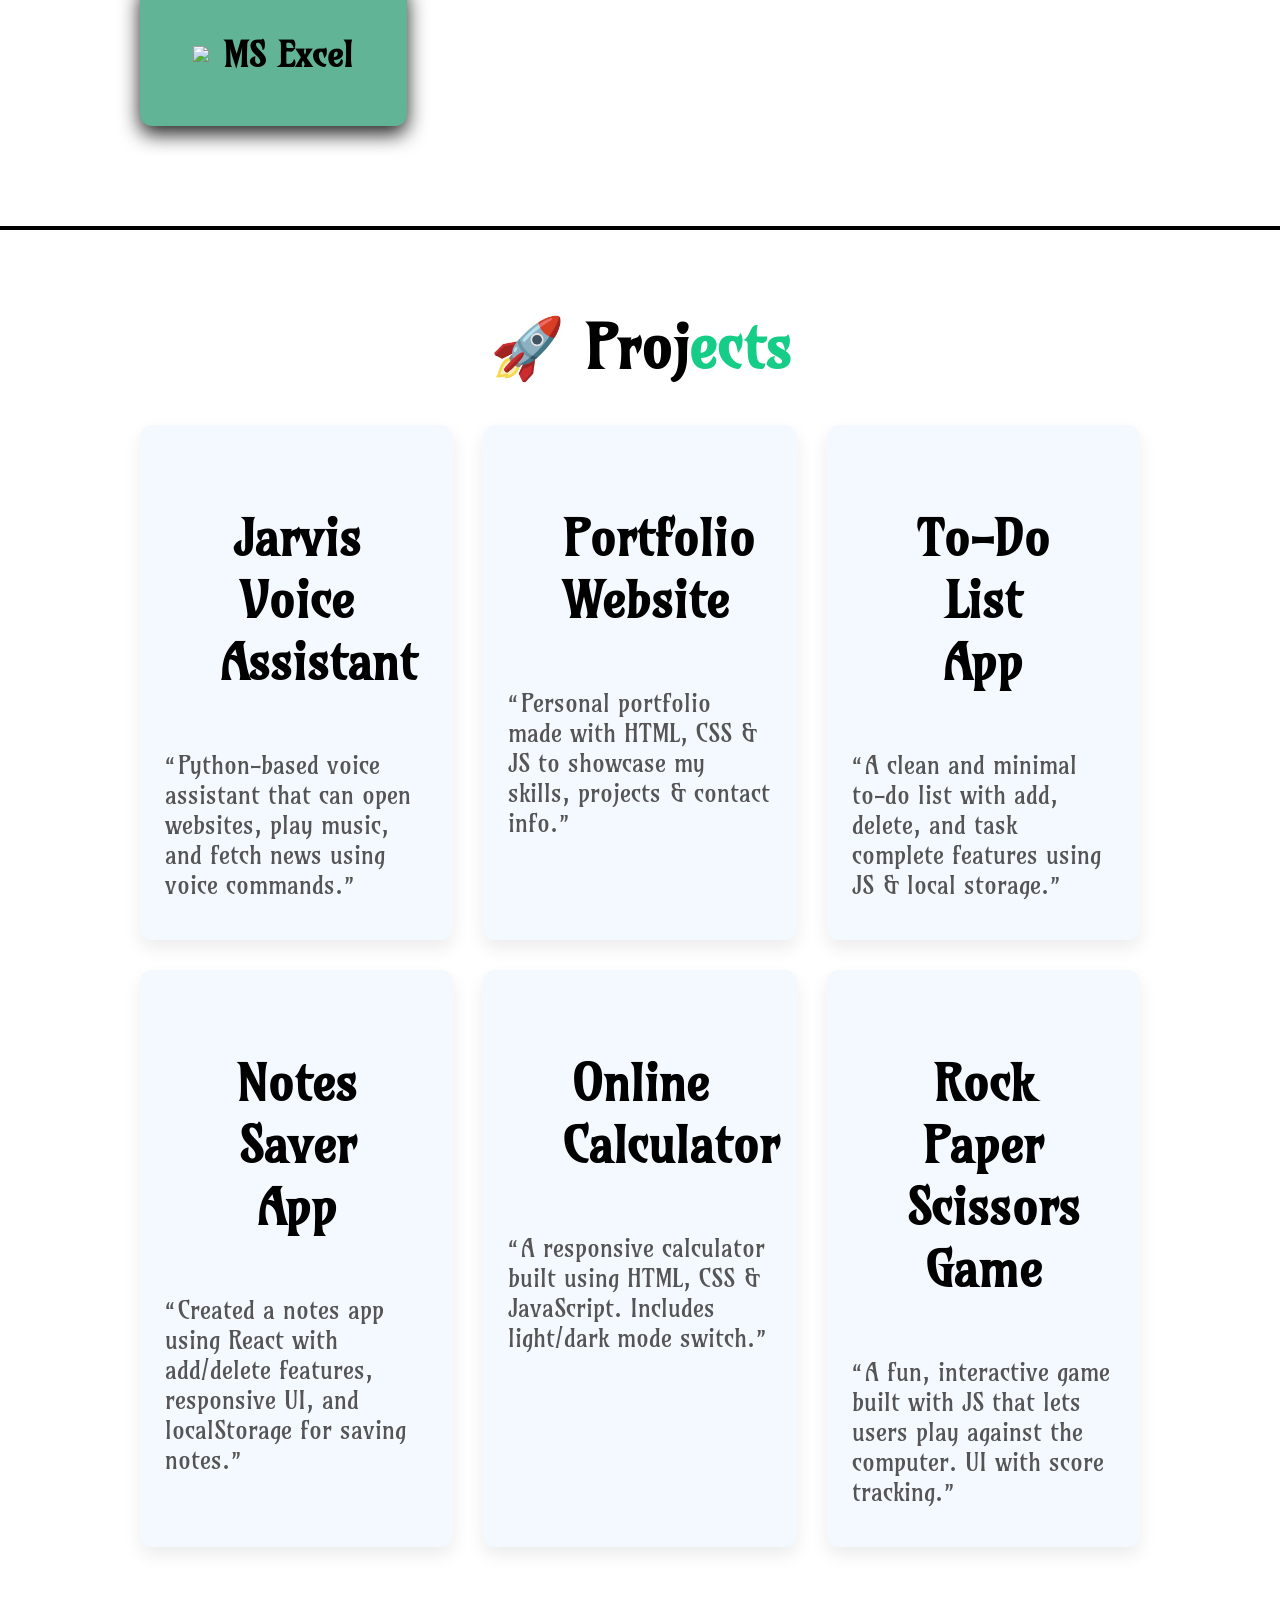
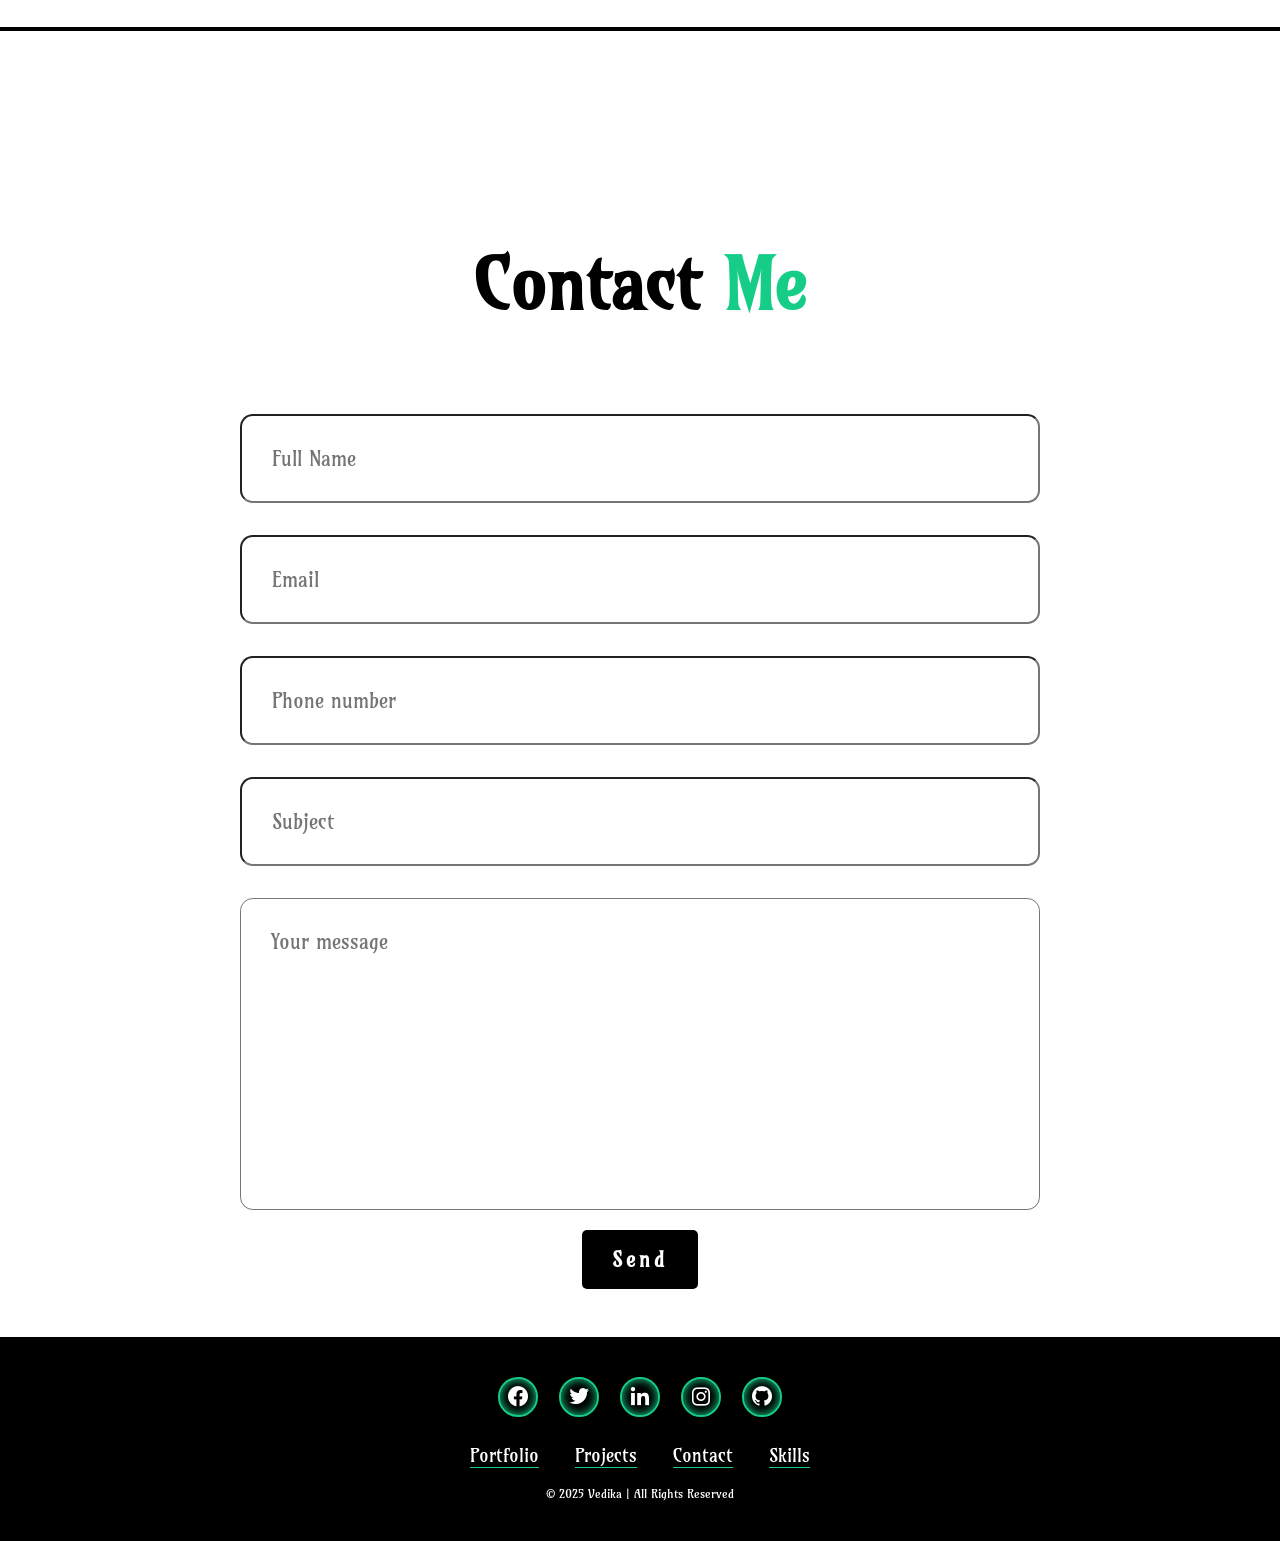
==== commit ad023d09: "form validation" ====
--- a/hello.html
+++ b/hello.html
@@ -39,7 +39,7 @@
 
             </p>
             <div class="btn-box">
-                <!-- <button class="btn-1">Hire Me</button> -->
+
                 <a href="VEDIKABISHT.pdf" download="Vedika_CV.pdf" class="btn-2">Download CV</a>
 
             </div>
@@ -94,6 +94,7 @@
             <div class="skill-card"><i class='bx bxl-html5'></i> HTML</div>
             <div class="skill-card"><i class='bx bxl-css3'></i> CSS</div>
             <div class="skill-card"><i class='bx bxl-javascript'></i> JavaScript</div>
+            <div class="skill-card"><i class='bx bxl-react'></i>React</div>
             <div class="skill-card">
                 <img src="https://cdn.jsdelivr.net/gh/devicons/devicon/icons/bootstrap/bootstrap-original.svg"
                     width="30">
@@ -102,7 +103,9 @@
 
 
             <div class="skill-card"><i class='bx bxl-python'></i> Python</div>
-            <div class="skill-card"><i class='bx bxl-c'></i> C Language</div>
+            <div class="skill-card"><img src="https://upload.wikimedia.org/wikipedia/commons/1/19/C_Logo.png"
+                    alt="C Logo" class="c-icon">
+                C Language</div>
             <div class="skill-card"><i class='bx bx-cloud'></i> Cloud Basics</div>
             <div class="skill-card"><img src="https://cdn-icons-png.flaticon.com/512/732/732220.png" width="20"> MS Word
             </div>
@@ -117,38 +120,41 @@
         <div class="projects-grid">
             <div class="project-card">
                 <h3>Jarvis Voice Assistant</h3>
-                <p>Python-based voice assistant that can open websites, play music, and fetch news using voice commands.
+                <p>“Python-based voice assistant that can open websites, play music, and fetch news using voice
+                    commands.”
                 </p>
 
             </div>
             <div class="project-card">
                 <h3>Portfolio Website</h3>
-                <p>Personal portfolio made with HTML, CSS & JS to showcase my skills, projects & contact info.</p>
+                <p>“Personal portfolio made with HTML, CSS & JS to showcase my skills, projects & contact info.”</p>
 
             </div>
             <div class="project-card">
                 <h3>To-Do List App</h3>
-                <p>A clean and minimal to-do list with add, delete, and task complete features using JS & local storage.
+                <p>“A clean and minimal to-do list with add, delete, and task complete features using JS & local
+                    storage.”
                 </p>
 
             </div>
 
             <div class="project-card">
                 <h3> Notes Saver App</h3>
-                <p> “Created a notes app using React with add/delete features, responsive UI, and localStorage for saving notes.”
+                <p>“Created a notes app using React with add/delete features, responsive UI, and localStorage for
+                    saving notes.”
                 </p>
 
             </div>
 
             <div class="project-card">
                 <h3>Online Calculator</h3>
-                <p>A responsive calculator built using HTML, CSS & JavaScript. Includes light/dark mode switch.</p>
+                <p>“A responsive calculator built using HTML, CSS & JavaScript. Includes light/dark mode switch.”</p>
             </div>
 
             <div class="project-card">
                 <h3>Rock Paper Scissors Game</h3>
-                <p>A fun, interactive game built with JS that lets users play against the computer. UI with score
-                    tracking.</p>
+                <p>“A fun, interactive game built with JS that lets users play against the computer. UI with score
+                    tracking.”</p>
 
             </div>
 
@@ -165,16 +171,16 @@
         <form id="contact-info">
 
             <div class="input-box">
-                <input type="text" name="from_name" placeholder="Full Name">
-                <input type="email" name="email_id" placeholder="Email">
+                <input type="text" name="from_name" placeholder="Full Name" required>
+                <input type="email" name="email_id" placeholder="Email" required>
             </div>
 
             <div class="input-box">
-                <input type="text" name="phone" placeholder="Phone number">
-                <input type="text" name="subject" placeholder="Subject">
-            </div>
-
-            <textarea name="message" id="" cols="30" rows="10" placeholder="Your message"></textarea>
+                <input type="text" name="phone" placeholder="Phone number" required>
+                <input type="text" name="subject" placeholder="Subject" required>
+            </div>
+
+            <textarea name="message" id="" cols="30" rows="10" placeholder="Your message" required></textarea>
             <input type="submit" value="Send" class="btn-1">
         </form>
 
@@ -189,6 +195,9 @@
             <a href="#"><i class='bx bxl-twitter'></i></a>
             <a href="https://www.linkedin.com/in/Vedika-Bisht/" target="_blank"><i class='bx bxl-linkedin'></i></a>
             <a href="https://www.instagram.com/vedika.bisht._/" target="_blank"><i class='bx bxl-instagram'></i></a>
+            <a href="https://github.com/vedikabisht" target="_blank"><i class='bx bxl-github'></i>
+            </a>
+
         </div>
 
         <ul class="list">
--- a/style.css
+++ b/style.css
@@ -78,26 +78,6 @@
   box-shadow: 0 0 10px rgb(21, 205, 134);
   color: white;
 }
-/* Laptops & big tablets
-@media (max-width: 1200px) {
-  .logo {
-    font-size: 48px;
-  }
-
-  .navbar a {
-    font-size: 26px;
-    margin: 0 12px;
-  }
-
-  .contact {
-    font-size: 26px;
-    padding: 8px 24px;
-  }
-
-  .header {
-    padding: 25px 10%;
-  }
-} */
 
 
 section {
@@ -311,7 +291,7 @@
 }
 
 .skill-card {
-  background: rgb(81, 161, 132);
+  background: rgb(97, 180, 150);
   padding: 50px;
   border-radius: 12px;
   box-shadow: 0 8px 20px rgba(8, 7, 7, 0.897);
@@ -328,6 +308,12 @@
 .skill-card img {
   font-size: 2rem;
 }
+.c-icon {
+    width: 40px;
+    height: 40px;
+    object-fit: contain;
+}
+
 
 .skill-card:hover {
   transform: scale(1.05);
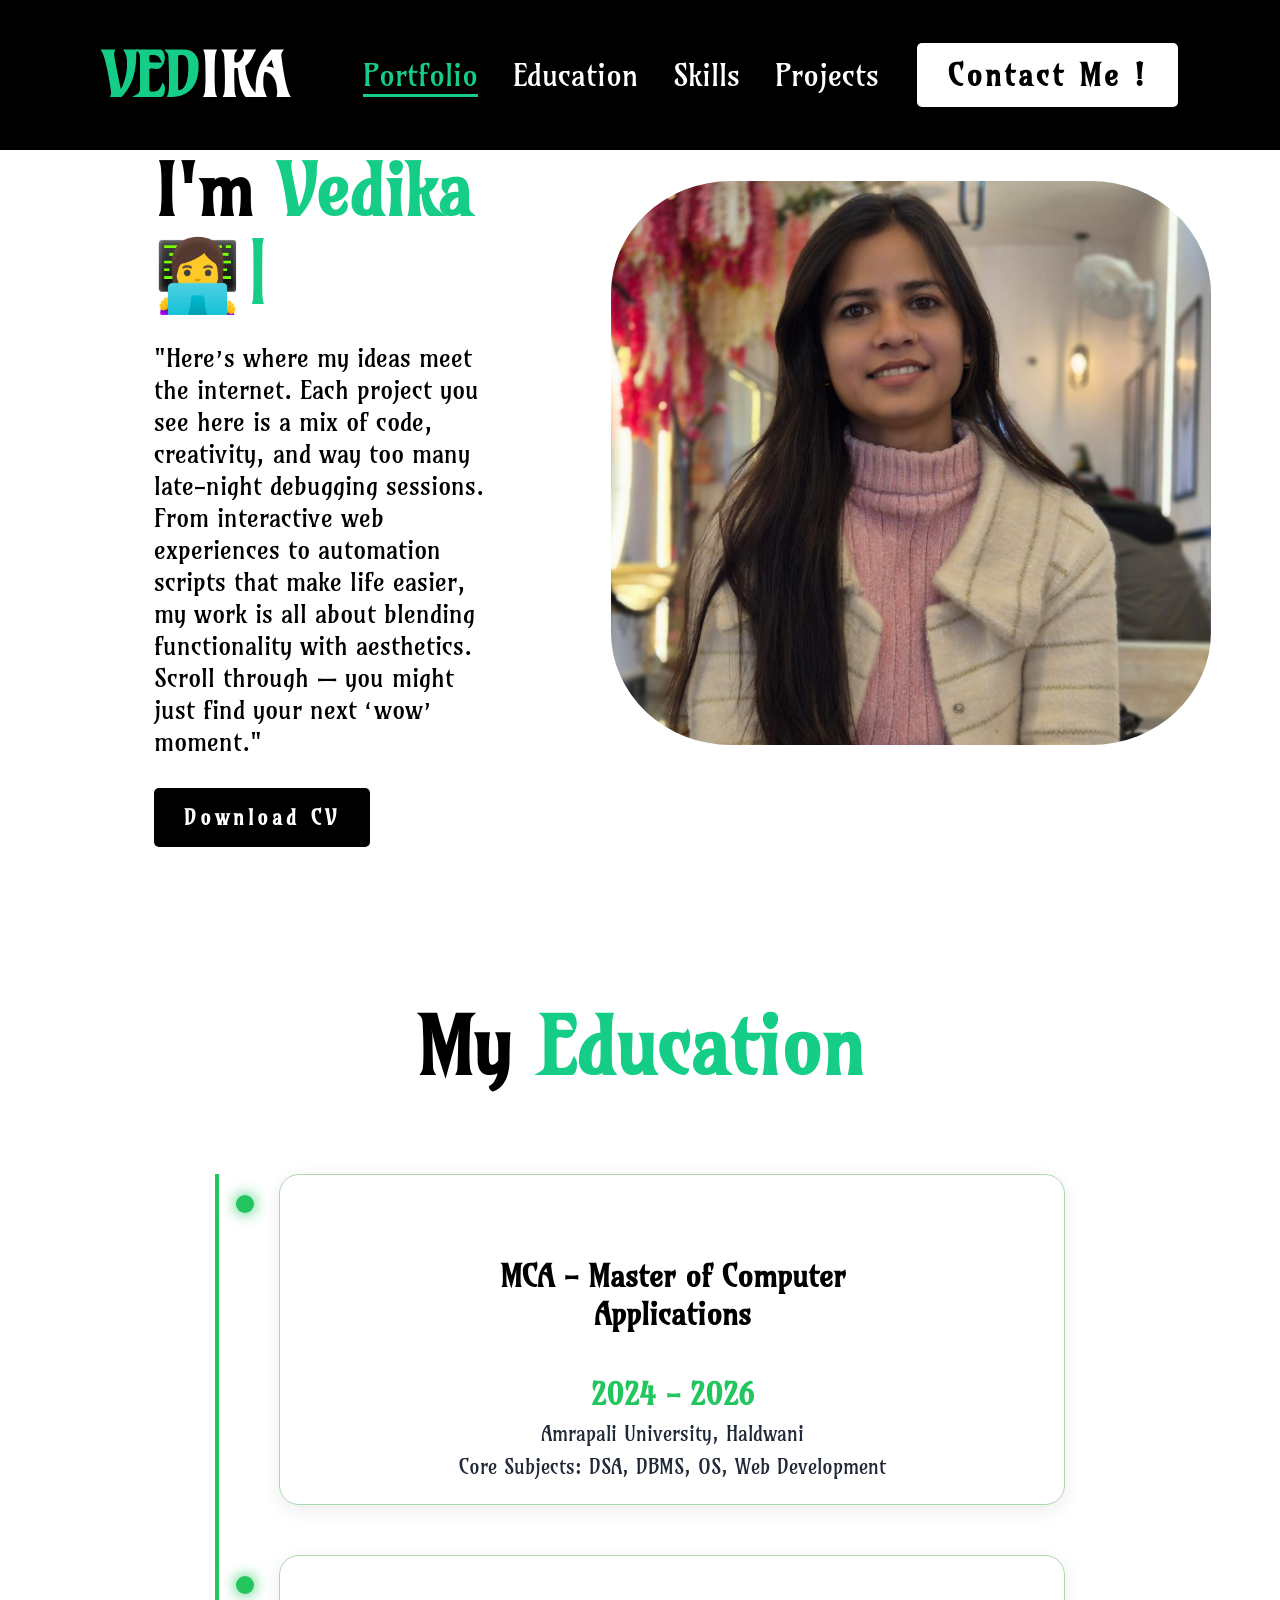
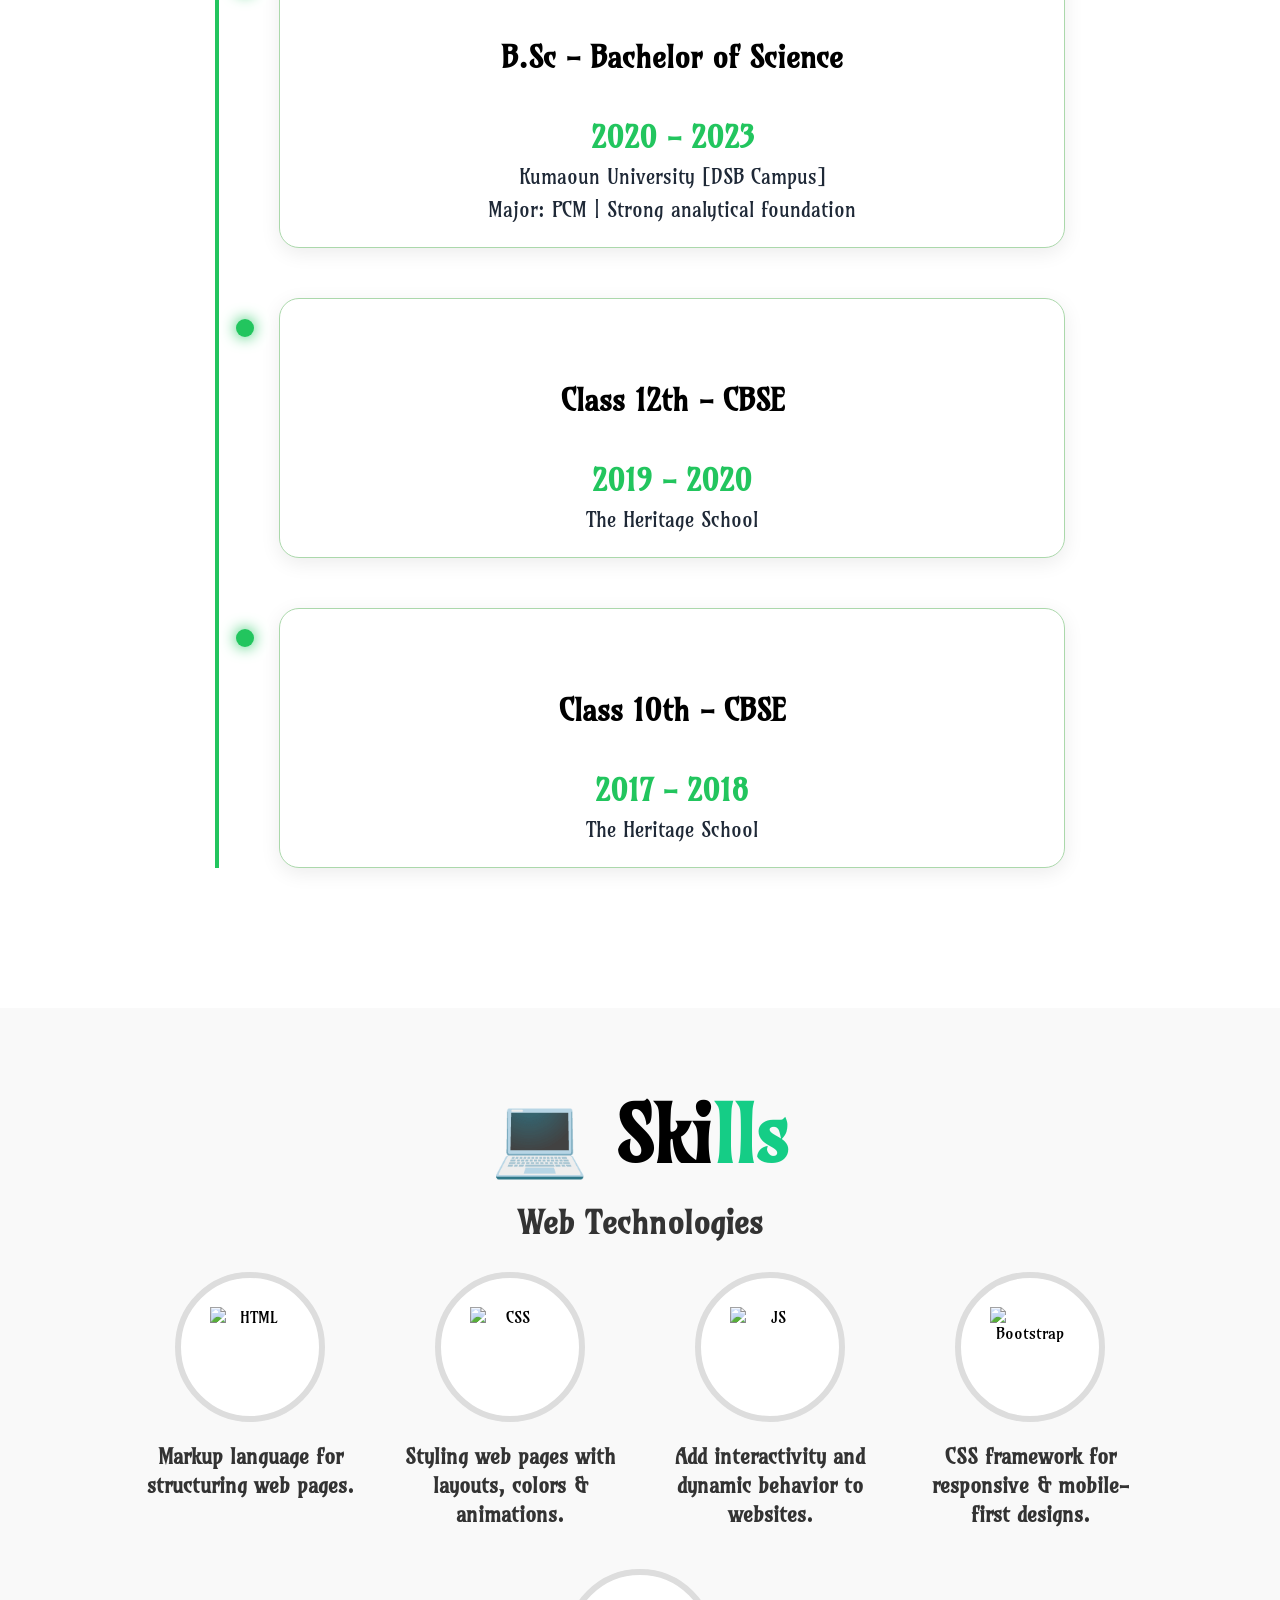
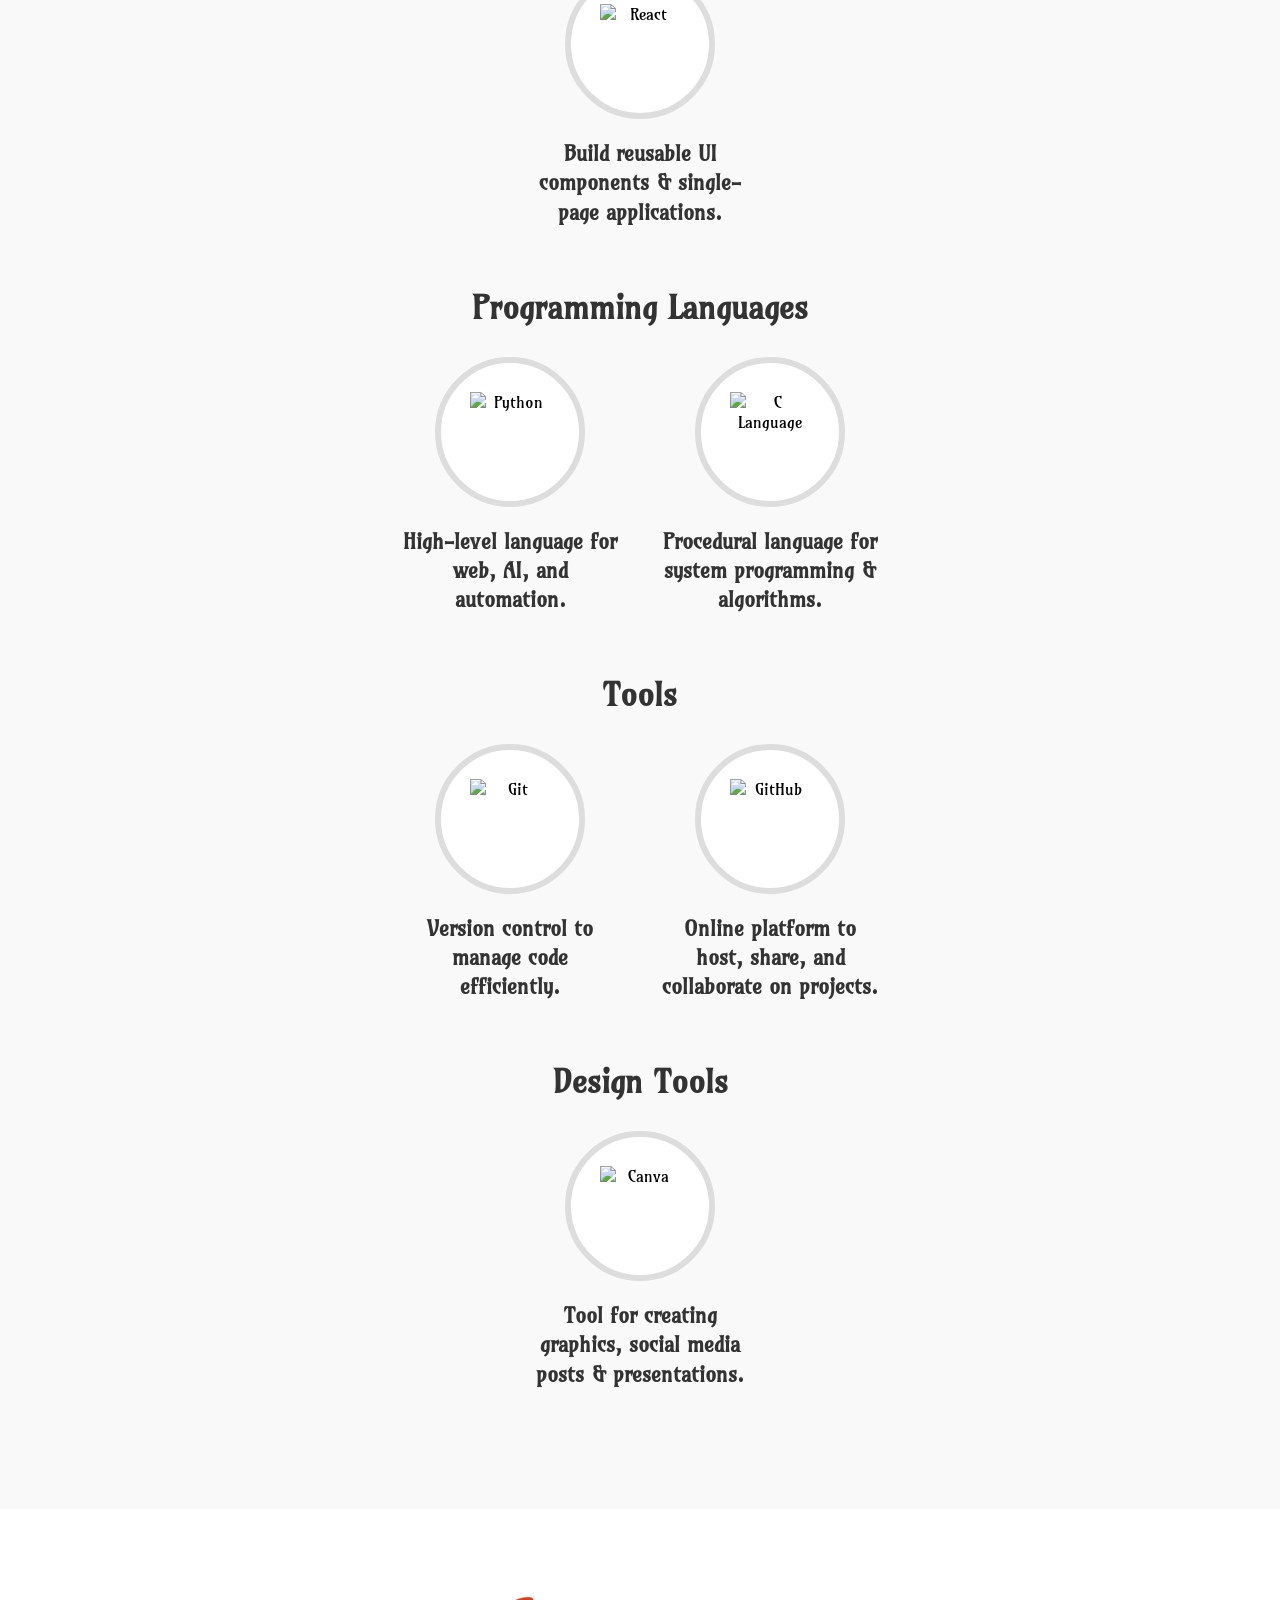
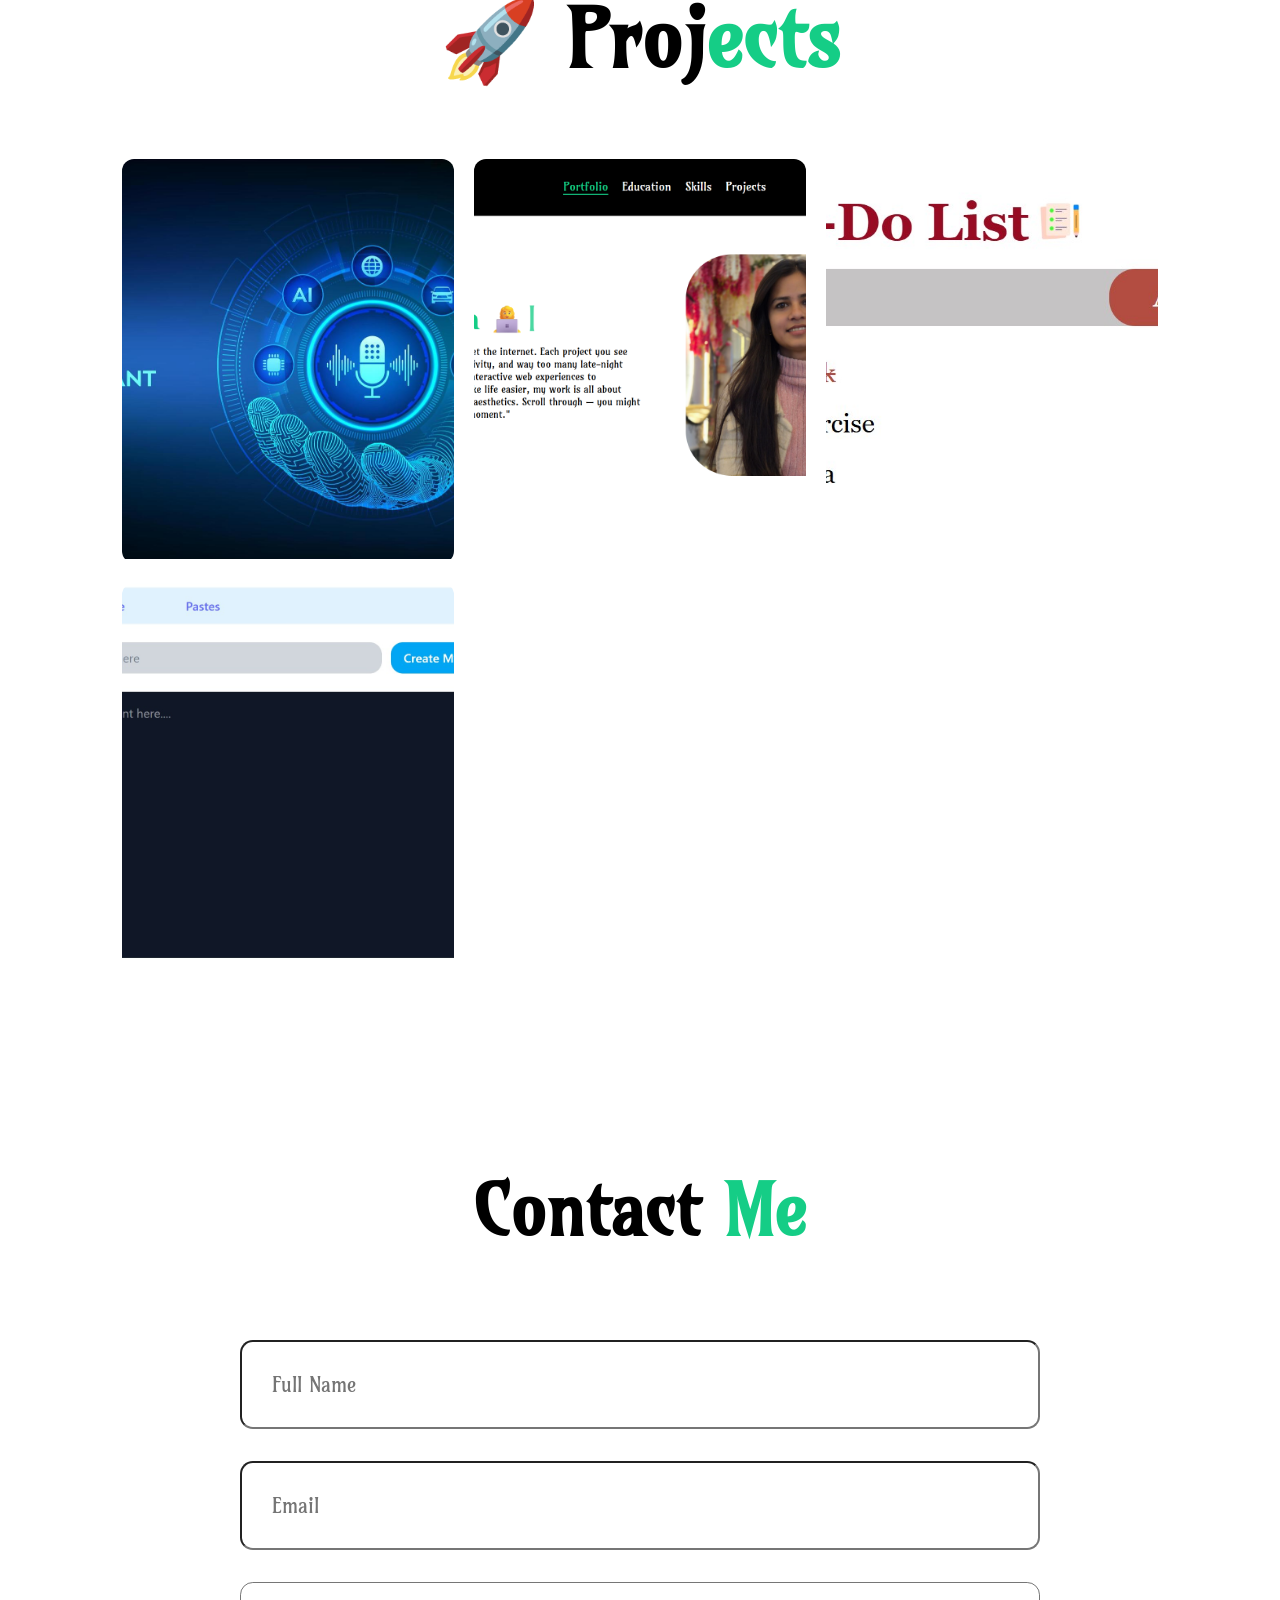
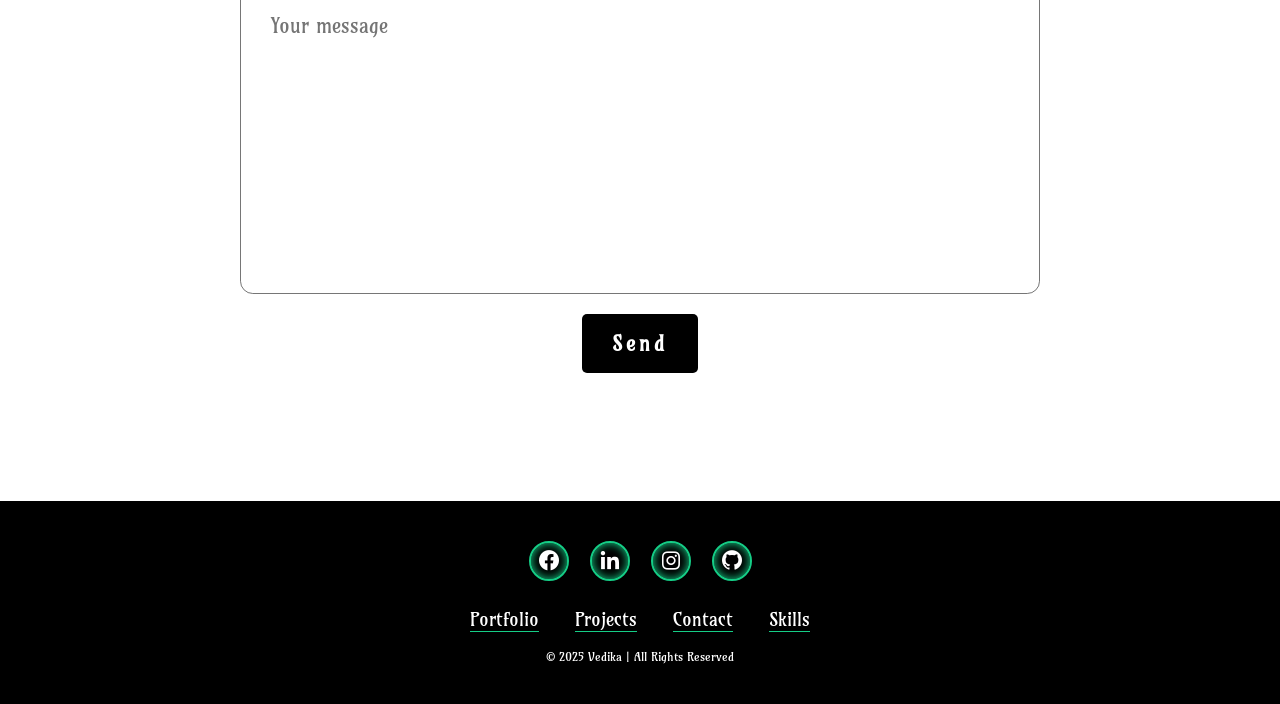
==== commit 42181713: "Updated skills and projects" ====
--- a/hello.html
+++ b/hello.html
@@ -31,7 +31,7 @@
         <div class="home-content">
             <h2>Hi !
             </h2>
-            <h1>I'm </h1><span>Vedika</span>, a Computer Science student .
+            <h1>I'm <span class="typing"></span></h1>
             <p>"Here’s where my ideas meet the internet. Each project you see here is a mix of code, creativity, and way
                 too many late-night debugging sessions. From interactive web experiences to automation scripts that make
                 life easier, my work is all about blending functionality with aesthetics. Scroll through — you might
@@ -49,122 +49,187 @@
         </div>
 
     </section>
-    <hr>
-
-
-
-
     <section id="education" class="education">
-        <h2 class="heading">My <span>Education</span></h2>
-
-        <div class="education-box">
-            <div class="edu-item">
-                <h3>MCA - Master of Computer Applications</h3>
-                <p><a href="https://www.amrapali.ac.in/">Amrapali University, Haldwani</a><br>
-                    2024 - 2026
-                </p>
-            </div>
-
-            <div class="edu-item">
-                <h3>B.Sc - Bachelor of Science </h3>
-                <p><a href="https://www.kunainital.ac.in/about-ku/campus">Kumaoun University [DSB Campus]</a><br>
-                    2020 - 2023</p>
-            </div>
-
-            <div class="edu-item">
-                <h3>Class 12th - CBSE</h3>
-                <p><a href="https://theheritageschool.co.in/index.php/about-us/">The Heritage School</a><br>
-                    2019 - 2020 </p>
-            </div>
-
-            <div class="edu-item">
-                <h3>Class 10th - CBSE</h3>
-                <p><a href="https://theheritageschool.co.in/index.php/about-us/">The Heritage School</a><br>
-                    2017 - 2018 </p>
-            </div>
-        </div>
-    </section>
-    <hr>
-
-
-    <section id="skills">
-        <h1>💼 My <span>Skills</span></h1>
-
-        <div class="skills-grid">
-            <div class="skill-card"><i class='bx bxl-html5'></i> HTML</div>
-            <div class="skill-card"><i class='bx bxl-css3'></i> CSS</div>
-            <div class="skill-card"><i class='bx bxl-javascript'></i> JavaScript</div>
-            <div class="skill-card"><i class='bx bxl-react'></i>React</div>
-            <div class="skill-card">
-                <img src="https://cdn.jsdelivr.net/gh/devicons/devicon/icons/bootstrap/bootstrap-original.svg"
-                    width="30">
-                Bootstrap
-            </div>
-
-
-            <div class="skill-card"><i class='bx bxl-python'></i> Python</div>
-            <div class="skill-card"><img src="https://upload.wikimedia.org/wikipedia/commons/1/19/C_Logo.png"
-                    alt="C Logo" class="c-icon">
-                C Language</div>
-            <div class="skill-card"><i class='bx bx-cloud'></i> Cloud Basics</div>
-            <div class="skill-card"><img src="https://cdn-icons-png.flaticon.com/512/732/732220.png" width="20"> MS Word
-            </div>
-            <div class="skill-card"><img src="https://cdn-icons-png.flaticon.com/512/732/732219.png" width="20"> MS
-                Excel</div>
-        </div>
-    </section>
-    <hr>
+    <h2 class="heading">My <span>Education</span></h2>
+
+    <div class="education-box">
+
+        <div class="edu-item">
+            <h3>MCA - Master of Computer Applications</h3>
+            <span class="year">2024 - 2026</span>
+            <p>Amrapali University, Haldwani</p>
+            <p class="highlight">Core Subjects: DSA, DBMS, OS, Web Development</p>
+        </div>
+
+        <div class="edu-item">
+            <h3>B.Sc - Bachelor of Science</h3>
+            <span class="year">2020 - 2023</span>
+            <p>Kumaoun University [DSB Campus]</p>
+            <p class="highlight">Major: PCM | Strong analytical foundation</p>
+        </div>
+
+        <div class="edu-item">
+            <h3>Class 12th - CBSE</h3>
+            <span class="year">2019 - 2020</span>
+            <p>The Heritage School</p>
+        </div>
+
+        <div class="edu-item">
+            <h3>Class 10th - CBSE</h3>
+            <span class="year">2017 - 2018</span>
+            <p>The Heritage School</p>
+        </div>
+
+    </div>
+</section>
+<section id="skills">
+  <h2 class="heading">💻 Ski<span>lls</span></h2>
+
+  <!-- Web Technologies -->
+  <div class="skill-category">
+    <h2>Web Technologies</h2>
+    <div class="skills-grid">
+      <div class="skill-circle"  data-name="HTML">
+        <div class="circle">
+          <img src="https://cdn.jsdelivr.net/gh/devicons/devicon/icons/html5/html5-original.svg" alt="HTML">
+        </div>
+        <p>Markup language for structuring web pages.</p>
+      </div>
+      
+      <div class="skill-circle">
+        <div class="circle">
+          <img src="https://cdn.jsdelivr.net/gh/devicons/devicon/icons/css3/css3-original.svg" alt="CSS">
+        </div>
+        <p>Styling web pages with layouts, colors & animations.</p>
+      </div>
+      <div class="skill-circle">
+        <div class="circle">
+          <img src="https://cdn.jsdelivr.net/gh/devicons/devicon/icons/javascript/javascript-original.svg" alt="JS">
+        </div>
+        <p>Add interactivity and dynamic behavior to websites.</p>
+      </div>
+      <!-- Inside Web Technologies -->
+<div class="skill-circle">
+  <div class="circle">
+    <img src="https://cdn.jsdelivr.net/gh/devicons/devicon/icons/bootstrap/bootstrap-plain.svg" alt="Bootstrap">
+  </div>
+  <p>CSS framework for responsive & mobile-first designs.</p>
+</div>
+ <div class="skill-circle">
+      <div class="circle">
+        <img src="https://cdn.jsdelivr.net/gh/devicons/devicon/icons/react/react-original.svg" alt="React">
+      </div>
+      <p>Build reusable UI components & single-page applications.</p>
+    </div>
+
+    </div>
+  </div>
+
+
+  <!-- Programming Languages -->
+  <div class="skill-category">
+    <h2>Programming Languages</h2>
+    <div class="skills-grid">
+      <div class="skill-circle">
+        <div class="circle">
+          <img src="https://cdn.jsdelivr.net/gh/devicons/devicon/icons/python/python-original.svg" alt="Python">
+        </div>
+        <p>High-level language for web, AI, and automation.</p>
+      </div>
+      <div class="skill-circle">
+  <div class="circle">
+    <img src="https://cdn.jsdelivr.net/gh/devicons/devicon/icons/c/c-original.svg" alt="C Language">
+  </div>
+  <p>Procedural language for system programming & algorithms.</p>
+</div>
+
+    </div>
+  </div>
+
+  <!-- Tools -->
+  <div class="skill-category">
+    <h2>Tools</h2>
+    <div class="skills-grid">
+      <div class="skill-circle">
+        <div class="circle">
+          <img src="https://cdn.jsdelivr.net/gh/devicons/devicon/icons/git/git-original.svg" alt="Git">
+        </div>
+        <p>Version control to manage code efficiently.</p>
+      </div>
+      
+
+    <!-- GitHub -->
+    <div class="skill-circle">
+      <div class="circle">
+        <img src="https://cdn.jsdelivr.net/gh/devicons/devicon/icons/github/github-original.svg" alt="GitHub">
+      </div>
+      <p>Online platform to host, share, and collaborate on projects.</p>
+    </div>
+
+    </div>
+  </div>
+
+  <!-- Design Tools -->
+  <div class="skill-category">
+    <h2>Design Tools</h2>
+    <div class="skills-grid">
+      <div class="skill-circle">
+      <div class="circle">
+        <img src="https://cdn.jsdelivr.net/gh/devicons/devicon/icons/canva/canva-original.svg" alt="Canva">
+      </div>
+      <p>Tool for creating graphics, social media posts & presentations.</p>
+    </div>
+    </div>
+  </div>
+
+  <!-- Office Tools -->
+ 
+</section>
+
+
+
 
     <section id="project">
-        <h1>🚀 Proj<span>ects</span></h1>
-        <div class="projects-grid">
-            <div class="project-card">
-                <h3>Jarvis Voice Assistant</h3>
-                <p>“Python-based voice assistant that can open websites, play music, and fetch news using voice
-                    commands.”
-                </p>
-
-            </div>
-            <div class="project-card">
-                <h3>Portfolio Website</h3>
-                <p>“Personal portfolio made with HTML, CSS & JS to showcase my skills, projects & contact info.”</p>
-
-            </div>
-            <div class="project-card">
-                <h3>To-Do List App</h3>
-                <p>“A clean and minimal to-do list with add, delete, and task complete features using JS & local
-                    storage.”
-                </p>
-
-            </div>
-
-            <div class="project-card">
-                <h3> Notes Saver App</h3>
-                <p>“Created a notes app using React with add/delete features, responsive UI, and localStorage for
-                    saving notes.”
-                </p>
-
-            </div>
-
-            <div class="project-card">
-                <h3>Online Calculator</h3>
-                <p>“A responsive calculator built using HTML, CSS & JavaScript. Includes light/dark mode switch.”</p>
-            </div>
-
-            <div class="project-card">
-                <h3>Rock Paper Scissors Game</h3>
-                <p>“A fun, interactive game built with JS that lets users play against the computer. UI with score
-                    tracking.”</p>
-
-            </div>
-
-
-
-
-        </div>
-
-    </section>
-    <hr>
+  <h1>🚀 Proj<span>ects</span></h1>
+  <div class="projects-grid">
+
+    <div class="project-card">
+      <img src="jarvis.jpg" alt="Jarvis Voice Assistant">
+      <div class="project-info">
+        <h3>Jarvis Voice Assistant</h3>
+        <p>Python-based voice assistant that can open websites, play music, and fetch news using voice commands.</p>
+      </div>
+    </div>
+
+    <div class="project-card">
+      <img src="portfolio.jpg" alt="Portfolio Website">
+      <div class="project-info">
+        <h3>Portfolio Website</h3>
+        <p>Personal portfolio made with HTML, CSS & JS to showcase my skills, projects & contact info.</p>
+      </div>
+    </div>
+
+    <div class="project-card">
+      <img src="to-do.jpg" alt="To-Do List App">
+      <div class="project-info">
+        <h3>To-Do List App</h3>
+        <p>A clean and minimal to-do list with add, delete, and task complete features using JS & local storage.</p>
+      </div>
+    </div>
+
+    <div class="project-card">
+      <img src="notes.jpg" alt="Notes-saver App">
+      <div class="project-info">
+        <h3>Notes App</h3>
+        <p>Created a React-based note-taking app with efficient copy-paste and editing functionality.</p>
+      </div>
+    </div>
+
+    <!-- Repeat same structure for other projects -->
+
+  </div>
+</section>
+    
     <section class="contact-form" id="contact">
         <h2 class="contact-me">Contact <span>Me</span></h2>
 
@@ -175,10 +240,6 @@
                 <input type="email" name="email_id" placeholder="Email" required>
             </div>
 
-            <div class="input-box">
-                <input type="text" name="phone" placeholder="Phone number" required>
-                <input type="text" name="subject" placeholder="Subject" required>
-            </div>
 
             <textarea name="message" id="" cols="30" rows="10" placeholder="Your message" required></textarea>
             <input type="submit" value="Send" class="btn-1">
@@ -192,10 +253,10 @@
     <footer class="footer">
         <div class="social">
             <a href="#"><i class='bx bxl-facebook-circle'></i></a>
-            <a href="#"><i class='bx bxl-twitter'></i></a>
+      
             <a href="https://www.linkedin.com/in/Vedika-Bisht/" target="_blank"><i class='bx bxl-linkedin'></i></a>
             <a href="https://www.instagram.com/vedika.bisht._/" target="_blank"><i class='bx bxl-instagram'></i></a>
-            <a href="https://github.com/vedikabisht" target="_blank"><i class='bx bxl-github'></i>
+            <a href="https://github.com/vedikabisht27?tab=repositories" target="_blank"><i class='bx bxl-github'></i>
             </a>
 
         </div>
--- a/style.css
+++ b/style.css
@@ -20,13 +20,18 @@
   top: 0;
   left: 0;
   width: 100%;
-  padding: 35px 12%;
+  padding: 10px 8%;
   background: black;
   display: flex;
   justify-content: space-between;
   align-items: center;
   height: 150px;
-}
+  z-index:1000;
+}
+section {
+    padding: 80px 8%;
+}
+
 
 .logo {
   font-size: 60px;
@@ -40,6 +45,18 @@
   text-shadow: 0 0 10px rgb(21, 205, 134);
   transform: scale(1.5);
 }
+.typing::after {
+    content: "|";
+    margin-left: 5px;
+    animation: blink 0.8s infinite;
+}
+
+@keyframes blink {
+    0% { opacity: 1; }
+    50% { opacity: 0; }
+    100% { opacity: 1; }
+}
+
 
 span {
   color: rgb(21, 205, 134);
@@ -107,7 +124,7 @@
 }
 
 .home-content h1 {
-  font-size: 80px;
+  font-size: 70px;
   line-height: 1.2;
 }
 
@@ -210,7 +227,7 @@
   border: 2px solid black;
 }
 
-.education {
+/* .education {
   padding: 60px 12%;
   background-color: white;
   min-height: 100vh;
@@ -259,122 +276,317 @@
   color: #333;
 
 
-}
-
-hr {
-  height: 4px;
-  background-color: black;
-  border: none;
-  margin: 20px 0;
-  ;
-}
-
+} */
+ .education-box {
+    position: relative;
+    margin: 60px auto;
+    max-width: 850px;
+    padding-left: 60px;
+    border-left: 4px solid #22c55e;
+  
+}
+.edu-item {
+    position: relative;
+    margin-bottom: 50px; 
+    background: white;
+    box-shadow: 0 5px 20px rgba(0,0,0,0.08);
+    padding: 25px;
+    border-radius: 20px;
+    transition: transform 0.3s ease, box-shadow 0.3s ease;
+    border: 1px solid rgb(171, 216, 171);
+    display: flex;
+    flex-direction: column;
+    align-items: center;
+    text-align: center;
+}
+.edu-item:hover {
+      transform: scale(1.05);
+    box-shadow: 0 15px 35px rgba(34, 197, 94, 0.3);
+}
+
+
+.edu-item::before {
+    content: "";
+    position: absolute;
+    left: -44px;
+    top: 20px;
+    width: 18px;
+    height: 18px;
+    background: #22c55e;
+    border-radius: 50%;
+    box-shadow: 0 0 15px #22c55e;
+}
+
+.edu-item h3 {
+    font-size: 30px;
+    margin-bottom: 8px;
+    align-items: flex-start;
+}
+
+.edu-item p {
+    font-size: 20px;
+    color: #1f2937; /* dark gray */
+}
+
+.year {
+    font-size: 30px;
+    color: #22c55e;
+    font-weight:600;
+    display: block;
+    margin-bottom: 8px;
+}
+
+.highlight {
+    font-size: 30px;
+    color:#065f46; /* dark green */
+    margin-top: 8px;
+}
+.edu-item {
+    opacity: 0;
+    transform: translateY(20px);  /* add this back */
+    animation: fadeInUp 0.8s forwards;
+}
+
+
+.edu-item:nth-child(1) { animation-delay: 0.2s; }
+.edu-item:nth-child(2) { animation-delay: 0.4s; }
+.edu-item:nth-child(3) { animation-delay: 0.6s; }
+.edu-item:nth-child(4) { animation-delay: 0.8s; }
+
+@keyframes fadeInUp {
+    to {
+        opacity: 1;
+        transform: translateY(0);
+    }
+}
 
 #skills {
+  text-align: center;
   padding: 60px 20px;
-  text-align: center;
-  min-height: 100vh;
+  background-color: #f9f9f9;
 }
 
 #skills h1 {
-  font-size: 2.5rem;
-  margin-bottom: 40px;
-  font-size: 70px;
-}
-
+  font-size: 3rem;
+  margin-bottom: 50px;
+  font-weight: bold;
+  color: #222;
+}
+
+/* Category title */
+.skill-category {
+  margin-bottom: 60px;
+}
+
+.skill-category h2 {
+  font-size: 2rem;
+  margin-bottom: 30px;
+  color: #333;
+}
+
+/* Grid of skills in each category */
 .skills-grid {
-  display: grid;
-  grid-template-columns: repeat(auto-fit, minmax(200px, 1fr));
-  gap: 100px;
-  max-width: 1000px;
-  margin: 20px auto;
-}
-
-.skill-card {
-  background: rgb(97, 180, 150);
-  padding: 50px;
-  border-radius: 12px;
-  box-shadow: 0 8px 20px rgba(8, 7, 7, 0.897);
+  display: flex;
+  flex-wrap: wrap;
+  justify-content: center;
+  gap: 40px;
+}
+
+/* Each skill circle */
+.skill-circle {
+  display: flex;
+  flex-direction: column;
+  align-items: center;
+  cursor: pointer;
+  transition: transform 0.3s ease;
+}
+
+.circle {
+  width: 150px;
+  height: 150px;
+  border-radius: 50%;
+  border: 6px solid #ddd;
+  display: flex;
+  justify-content: center;
+  align-items: center;
+  transition: all 0.4s ease;
+  background-color: #fff;
+}
+
+.circle img {
+  width: 80px;
+  height: 80px;
+  object-fit: contain;
+}
+
+.skill-circle p {
+  font-size: 1.3rem !important;
+  margin-top: 20px;
   font-weight: 600;
-  display: flex;
-  align-items: center;
-  justify-content: center;
-  gap: 10px;
-  transition: transform 0.2s ease;
-  font-size: 35px;
-}
-
-.skill-card i,
-.skill-card img {
-  font-size: 2rem;
-}
-.c-icon {
+  font-size: 0.95rem;
+  max-width: 220px;
+  text-align: center;
+  color: #333;
+  transition: color 0.3s ease;
+  line-height: 1.4;
+}
+.skill-circle h3 {
+  font-size: 1.5rem !important;
+  font-weight: bold;
+  margin: 10px 0 0 0;
+}
+
+/* Hover effect */
+.skill-circle:hover .circle {
+  border-color: #4caf50;
+  transform: scale(1.1) rotate(5deg);
+  box-shadow: 0 5px 15px rgba(0,0,0,0.2);
+}
+
+.skill-circle:hover p {
+  color: #4caf50;
+}
+
+/* Responsive */
+@media (max-width: 800px) {
+  .circle {
+    width: 100px;
+    height: 100px;
+  }
+  .circle img {
+    width: 50px;
+    height: 50px;
+  }
+  .skill-circle p {
+    font-size: 0.85rem;
+    max-width: 140px;
+  }
+}
+
+/* Tooltip */
+.skill-circle::after {
+  content: attr(data-name);
+  position: absolute;
+  bottom: 100%; /* above the circle */
+  left: 50%;
+  transform: translateX(-50%) translateY(-10px);
+  background: #333;
+  color: #fff;
+  padding: 4px 8px;
+  border-radius: 4px;
+  font-size: 12px;
+  white-space: nowrap;
+  opacity: 0;
+  pointer-events: none;
+  transition: opacity 0.3s, transform 0.3s;
+}
+
+.skill-circle:hover::after {
+  opacity: 1;
+  transform: translateX(-50%) translateY(-20px); /* moves tooltip up */
+}
+
+@media (max-width: 500px) {
+  .circle {
+    width: 80px;
+    height: 80px;
+  }
+  .circle img {
     width: 40px;
     height: 40px;
-    object-fit: contain;
-}
-
-
-.skill-card:hover {
-  transform: scale(1.05);
-  background-color: rgb(21, 205, 134);
-}
-
-#project {
-  padding: 60px 20px;
-  background-color: #fff;
-  text-align: center;
-  min-height: 100vh;
-}
-
-#project h1 {
-  font-size: 2.5rem;
-  margin-bottom: 40px;
-  font-size: 60px;
+  }
+  .skill-circle p {
+    font-size: 0.8rem;
+    max-width: 120px;
+  }
+}
+
+#project h1{
+  text-align: center;
+  font-size: 5rem;
+  margin-bottom: 50px;
 }
 
 .projects-grid {
   display: grid;
-  grid-template-columns: repeat(auto-fit, minmax(250px, 1fr));
-  gap: 30px;
-  max-width: 1000px;
-  margin: 0 auto;
+  grid-template-columns: repeat(3, 1fr);
+  gap: 20px;
+  padding: 20px;
+  box-sizing: border-box;
+}
+
+
+/* For smaller screens, make 2 per row */
+@media (max-width: 1000px) {
+  .projects-grid {
+    grid-template-columns: repeat(2, 1fr);
+  }
+}
+
+/* For mobile, 1 per row */
+@media (max-width: 600px) {
+  .projects-grid {
+    grid-template-columns: 1fr;
+  }
 }
 
 .project-card {
-  background-color: #f4f8ff;
-  padding: 25px;
+  width: 100%;
+  max-width: 100%;
   border-radius: 12px;
-  box-shadow: 0 8px 18px rgba(0, 0, 0, 0.08);
-  text-align: left;
-  transition: transform 0.2s ease;
-}
-
-.project-card:hover {
-  transform: translateY(-5px);
-  background-color: rgb(185, 196, 192);
-}
-
-;
-
-
-.project-card h3 {
-  margin-bottom: 10px;
-  color: #333;
-}
-
-.project-card p {
-  font-size: 1.5rem;
-  margin-bottom: 15px;
-  color: #555;
-}
+  overflow: hidden;
+  position: relative;
+  cursor: pointer;
+
+
+}
+
+.project-card img {
+  width: 100%;
+  height: 400px;
+  object-fit: cover;
+  transition: transform 0.4s ease;
+  
+}
+
+.project-info {
+  position: absolute;
+  bottom: 0;
+  background: rgba(0,0,0,0.75);
+  color: #fff;
+  width: 100%;
+  height: 100%;
+  padding: 20px;
+  opacity: 0;
+  transition: opacity 0.4s ease;
+  display: flex;
+  flex-direction: column;
+  justify-content: center;
+  align-items: center;
+  text-align: center;
+}
+.project-info h3{
+  color: rgb(21, 205, 134);;
+}
+.project-info p{
+  font-size: 30px;
+}
+
+.project-card:hover img {
+  transform: scale(1.05);
+}
+
+.project-card:hover .project-info {
+  opacity: 1;
+}
+
 
 .contact-form{
   min-height: 100vh;
 }
 .contact-form h2 {
   text-align: center;
-  margin-top: 3em;
+
   margin-bottom: 1em;
   font-size: 70px;
 }
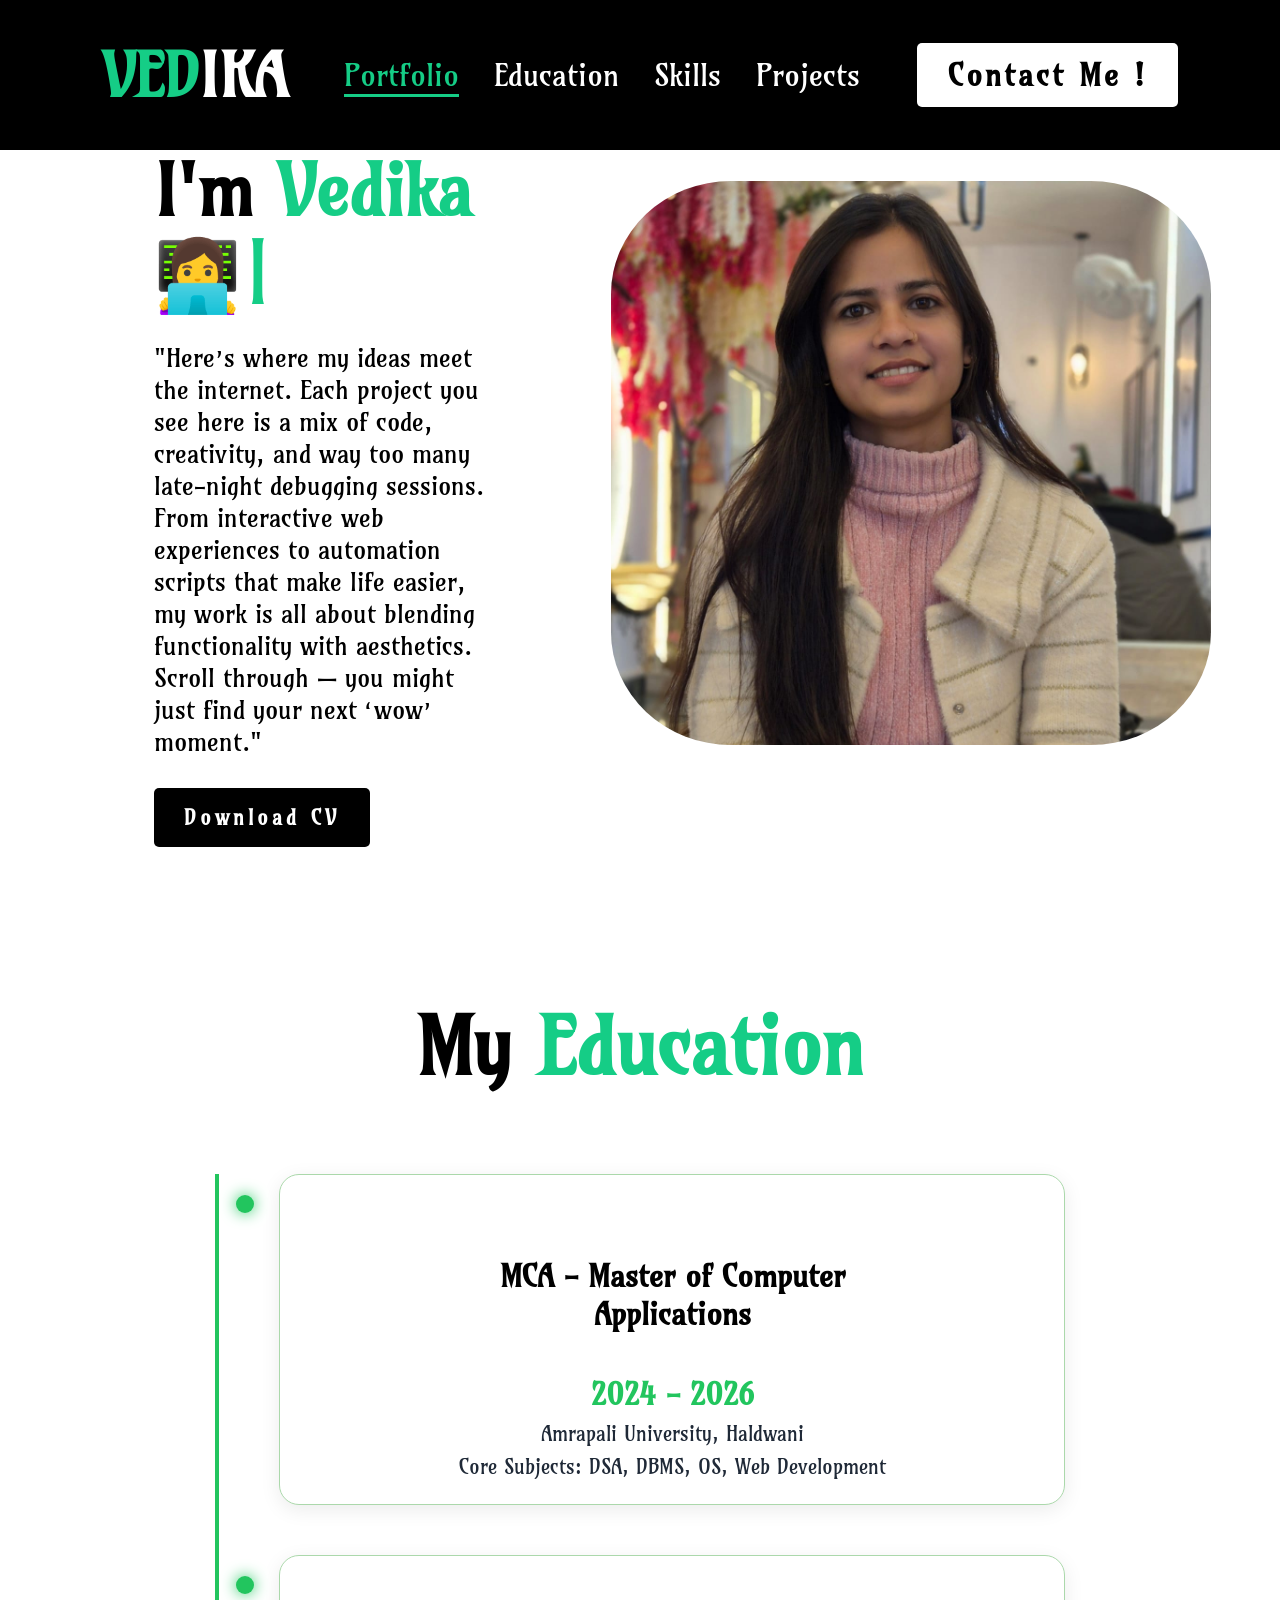
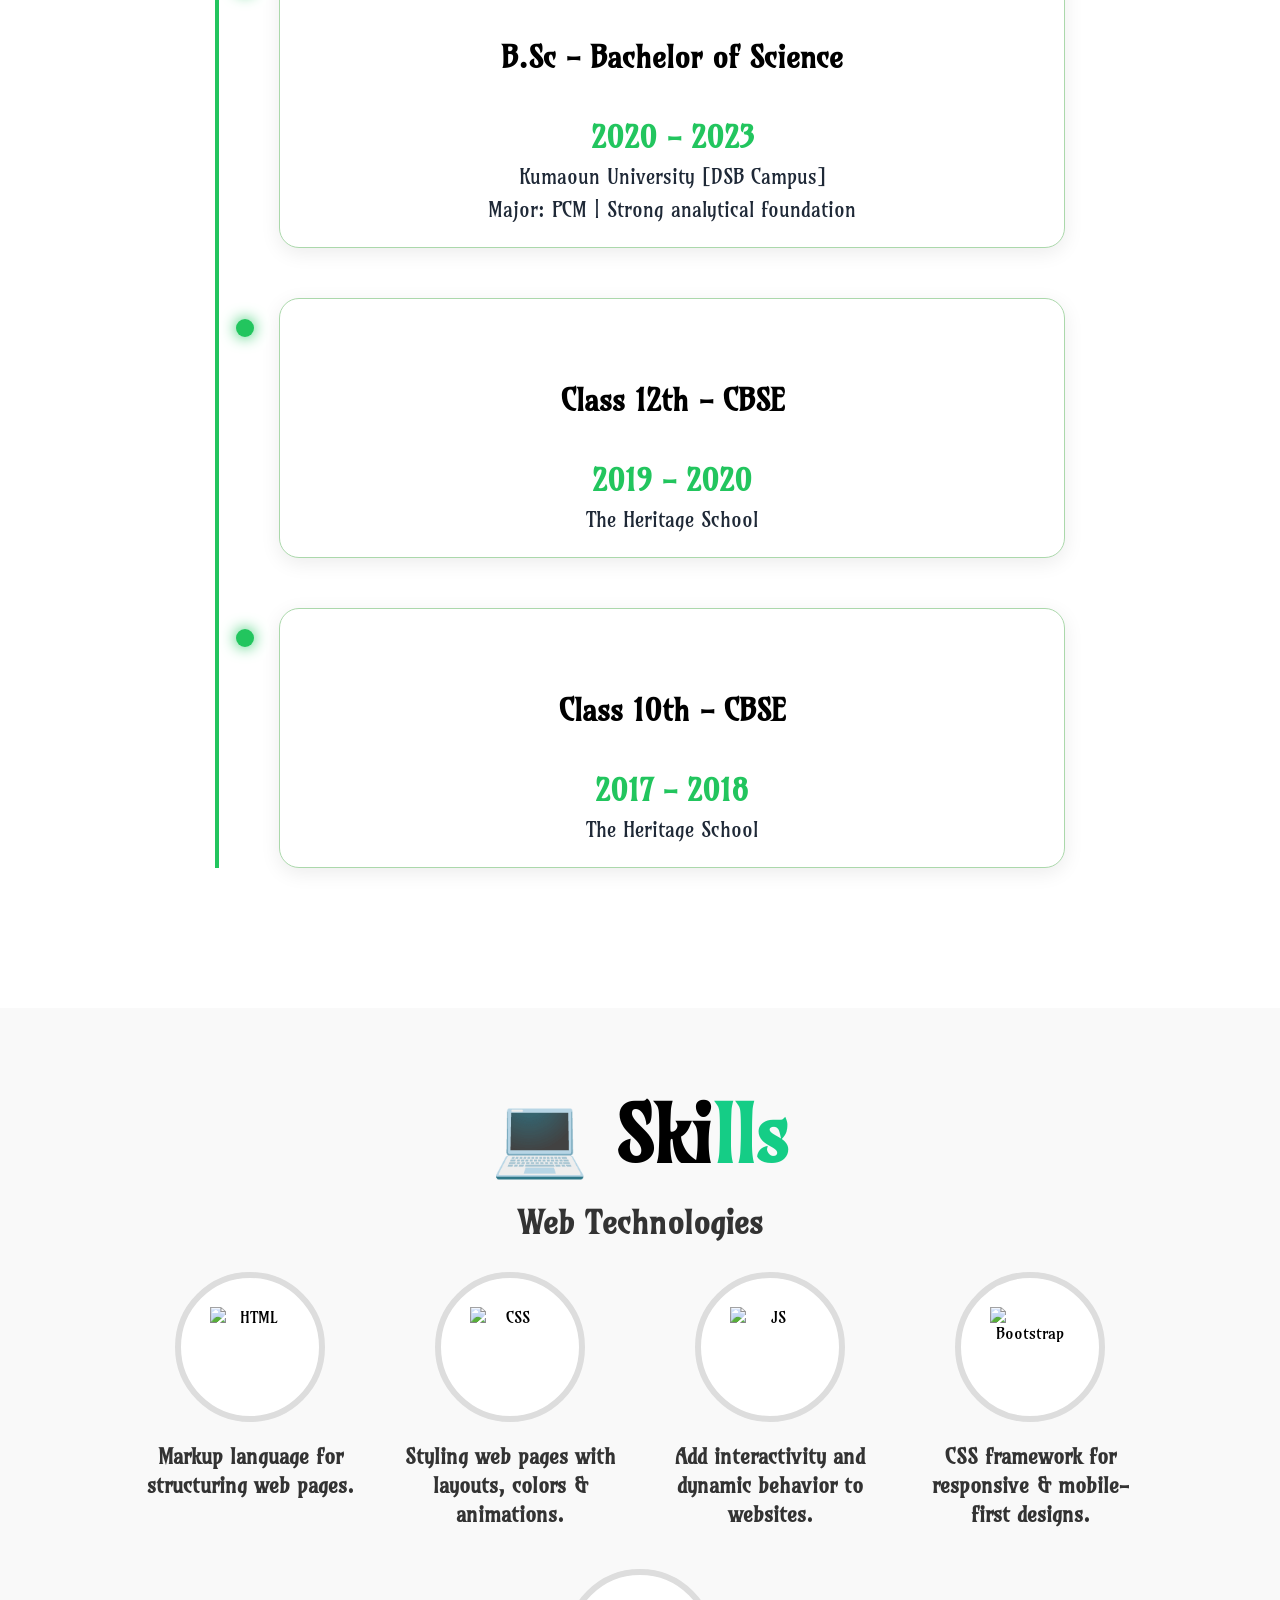
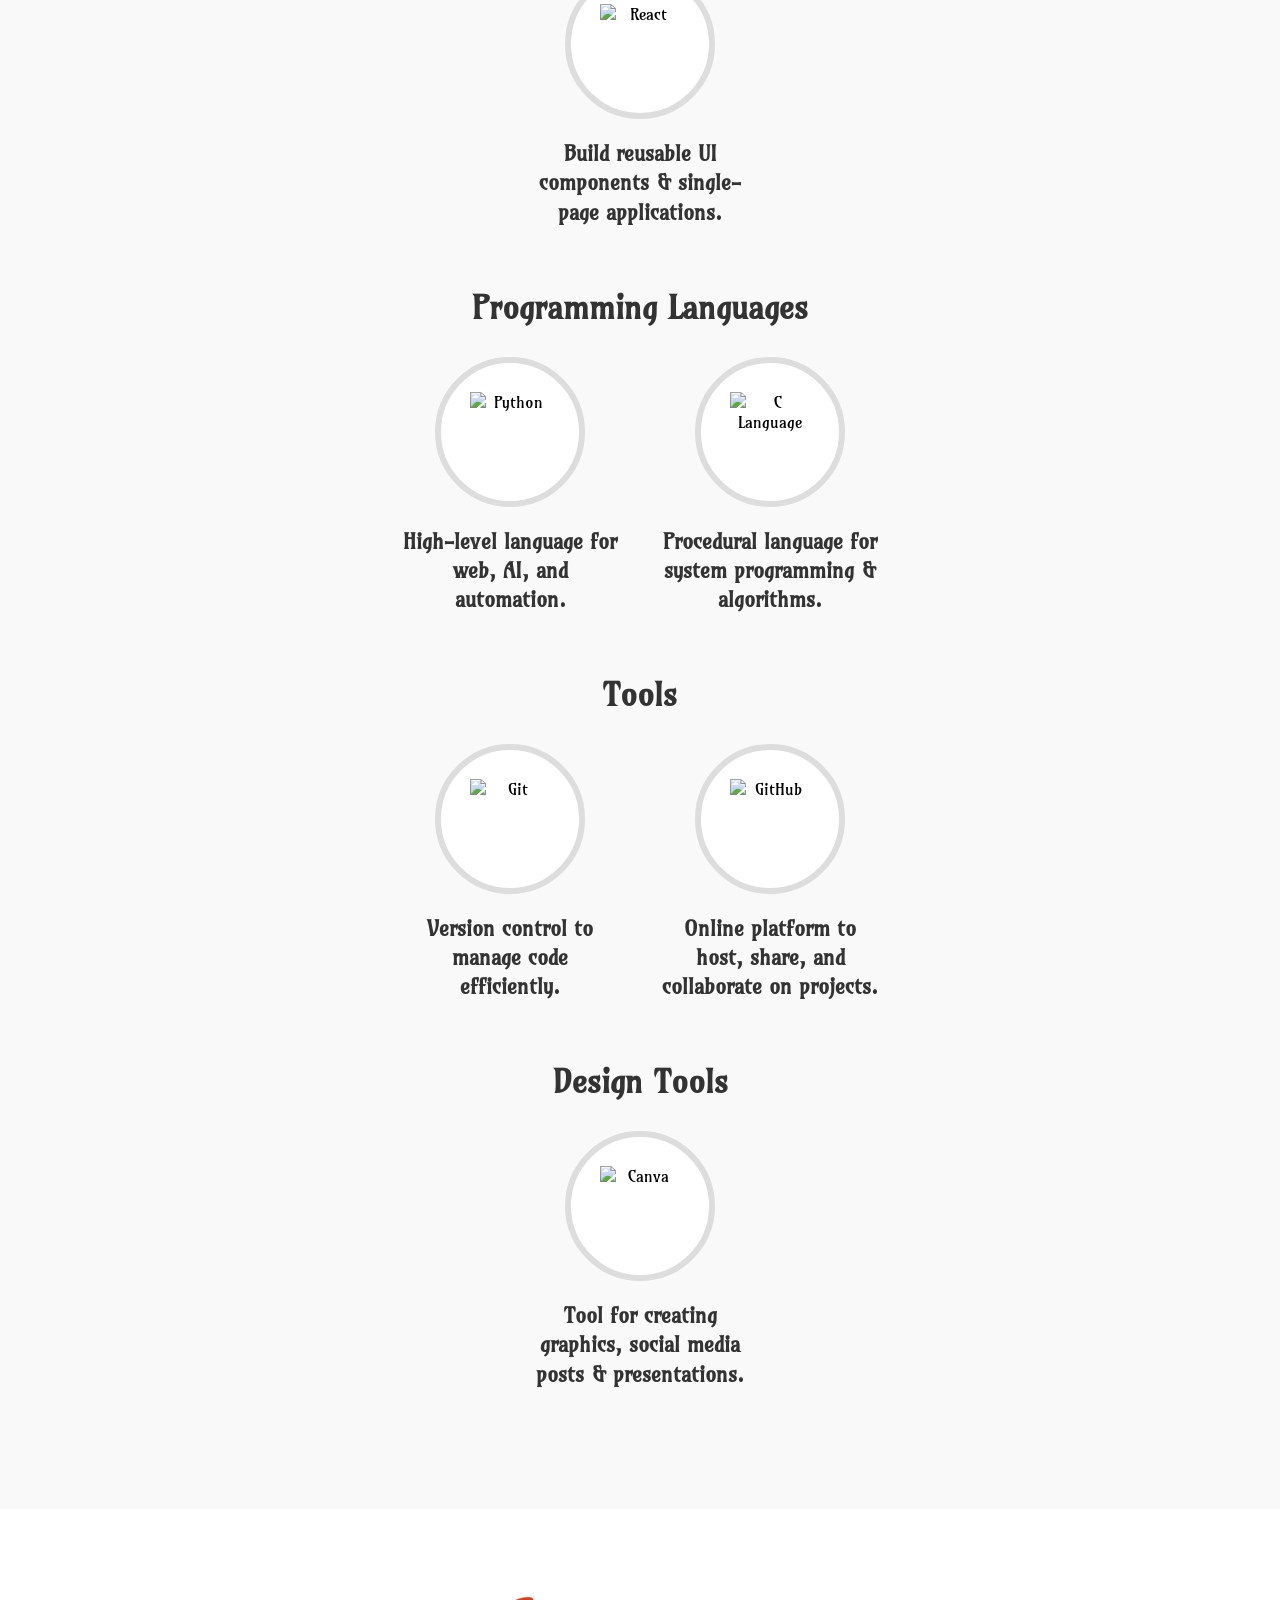
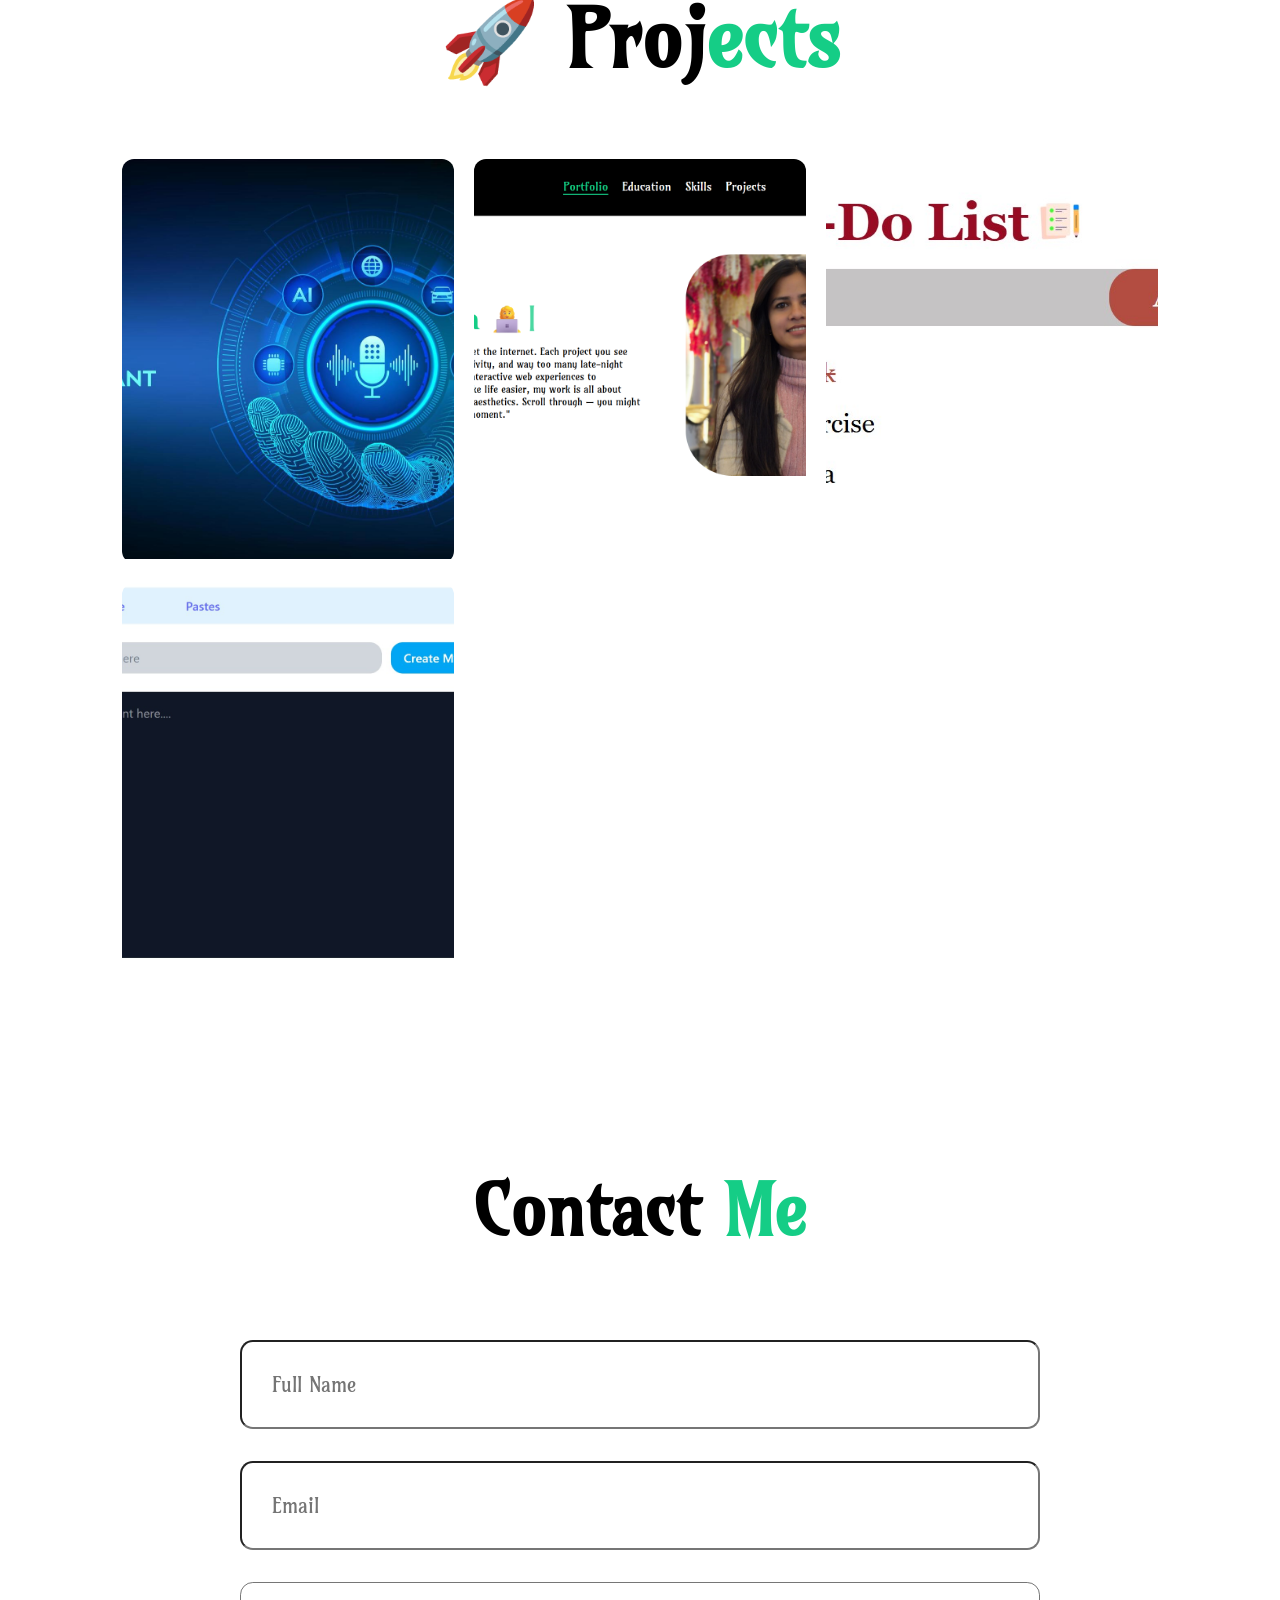
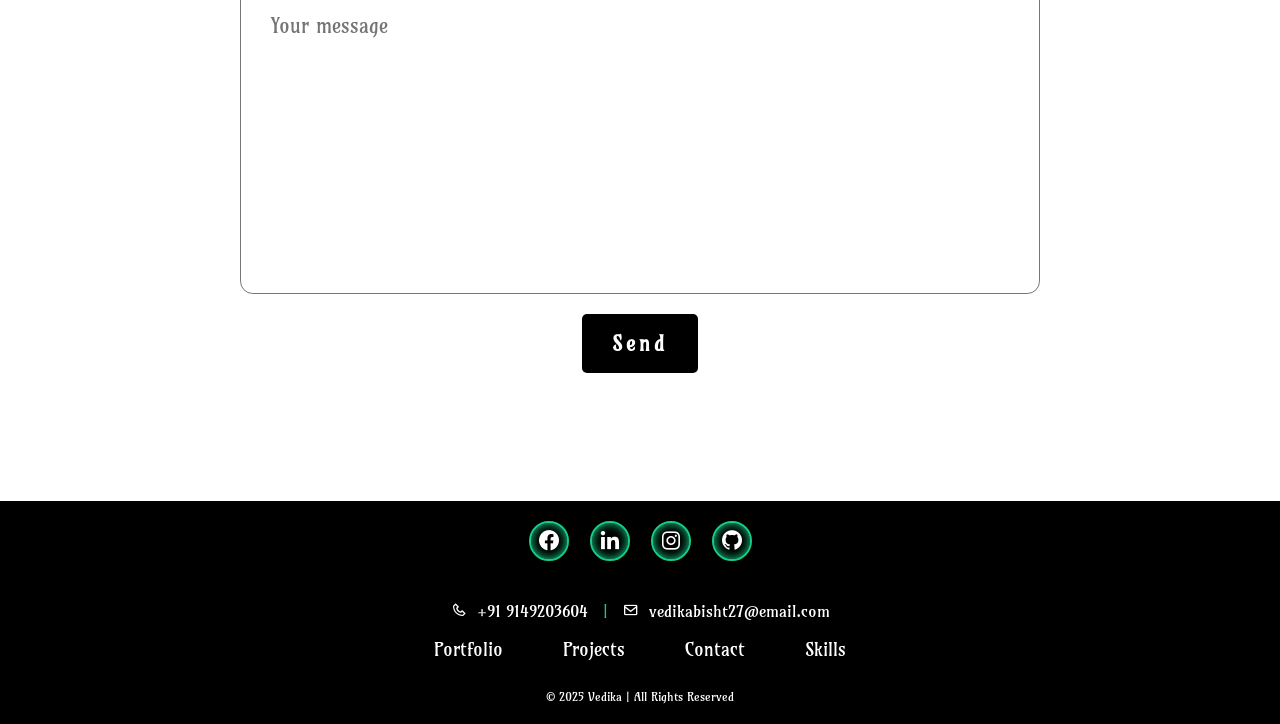
==== commit 86a1b20d: "Changes in navbar" ====
--- a/hello.html
+++ b/hello.html
@@ -24,6 +24,7 @@
         </nav>
 
         <a href="#contact" class="contact">Contact Me !</a>
+        
     </header>
 
 
@@ -225,7 +226,7 @@
       </div>
     </div>
 
-    <!-- Repeat same structure for other projects -->
+
 
   </div>
 </section>
@@ -242,25 +243,35 @@
 
 
             <textarea name="message" id="" cols="30" rows="10" placeholder="Your message" required></textarea>
-            <input type="submit" value="Send" class="btn-1">
+            <input type="submit" value="Send" class="btn-1" id="sendBtn">
         </form>
-
-
-
+        <div id="popup" class="popup">
+  <div class="popup-content">
+    <p id="popup-message"></p>
+    <button onclick="closePopup()">OK</button>
+  </div>
+</div>
     </section>
 
 
     <footer class="footer">
         <div class="social">
             <a href="#"><i class='bx bxl-facebook-circle'></i></a>
-      
             <a href="https://www.linkedin.com/in/Vedika-Bisht/" target="_blank"><i class='bx bxl-linkedin'></i></a>
             <a href="https://www.instagram.com/vedika.bisht._/" target="_blank"><i class='bx bxl-instagram'></i></a>
             <a href="https://github.com/vedikabisht27?tab=repositories" target="_blank"><i class='bx bxl-github'></i>
             </a>
 
         </div>
-
+        <div class="footer-contact">
+        <a href="tel:+919149203604">
+            <i class='bx bx-phone'></i> +91 9149203604
+        </a>
+        <span>|</span>
+        <a href="mailto:vedikabisht27@gmail.com">
+            <i class='bx bx-envelope'></i> vedikabisht27@email.com
+        </a>
+    </div>
         <ul class="list">
             <li>
                 <a href="#home">Portfolio</a>
--- a/style.css
+++ b/style.css
@@ -20,13 +20,14 @@
   top: 0;
   left: 0;
   width: 100%;
-  padding: 10px 8%;
+  padding: 12px 8%;
   background: black;
   display: flex;
   justify-content: space-between;
   align-items: center;
   height: 150px;
   z-index:1000;
+  gap: 18px;
 }
 section {
     padding: 80px 8%;
@@ -63,6 +64,7 @@
 
 }
 
+
 .navbar a {
   font-size: 30px;
   color: white;
@@ -70,6 +72,7 @@
   margin: 0 15px;
   border-bottom: 3px solid transparent;
   transition: 0.3s ease;
+   white-space: nowrap; 
 }
 
 .navbar a:hover,
@@ -153,9 +156,9 @@
 }
 
 .btn-1:hover {
-  background-color: white;
-  color: black;
-  border: 2px solid black;
+  background-color:rgb(21, 205, 134);
+  color:white;
+
 }
 
 .img-box img {
@@ -166,6 +169,7 @@
 
 ::-webkit-scrollbar {
   width: 10px;
+  height: 10px;
 }
 
 ::-webkit-scrollbar-thumb {
@@ -174,7 +178,7 @@
 
 ::-webkit-scrollbar-track {
   background-color: rgba(0, 0, 0, 0.6);
-  width: 10px;
+  width: 20px;
 }
 
 
@@ -227,56 +231,6 @@
   border: 2px solid black;
 }
 
-/* .education {
-  padding: 60px 12%;
-  background-color: white;
-  min-height: 100vh;
-}
-
-.education .heading {
-  text-align: center;
-  font-size: 60px;
-  margin-bottom: 40px;
-}
-
-.education-box {
-  display: flex;
-  flex-direction: column;
-  gap: 30px;
-
-}
-
-.edu-item {
-  background-color: rgba(0, 0, 0, 0.05);
-  padding: 7px;
-  border-left: 5px solid rgb(21, 205, 134);
-  border-right: 5px solid rgb(21, 205, 134);
-  border-radius: 10px;
-  transition: 0.3s ease;
-  text-align: center;
-  justify-content: center;
-  height: 200px;
-  
-  
-}
-
-.edu-item:hover {
-  transform: translateX(10px);
-  background-color: rgba(0, 0, 0, 0.08);
-}
-
-.edu-item h3 {
-  font-size: 30px;
-  color: black;
-  margin: 0.3px;
-}
-
-.edu-item p a {
-  font-size: 25px;
-  color: #333;
-
-
-} */
  .education-box {
     position: relative;
     margin: 60px auto;
@@ -621,8 +575,13 @@
   position: relative;
   bottom: 0;
   width: 100%;
-  padding: 40px 0;
+  padding: 20px 0;
   background-color: black;
+  gap: 10px;
+  justify-content: center;
+  align-items: center;
+  flex-direction: column;
+  display: flex;
 
 }
 
@@ -664,14 +623,24 @@
 }
 
 .footer ul li a {
-  color: white;
-  border-bottom: 1px solid rgb(21, 205, 134);
-  transition: 0.3s ease;
-}
-
-.footer ul li a:hover {
-  border-bottom: 1px solid rgb(21, 205, 134);
-
+  position: relative;
+  color: white;
+  text-decoration: none;
+}
+
+.footer ul li a::after {
+  content: "";
+  position: absolute;
+  left: 0;
+  bottom: -4px;
+  width: 0;
+  height: 2px;
+  background: rgb(21, 205, 134);
+  transition: width 0.3s ease;
+}
+
+.footer ul li a:hover::after {
+  width: 100%;
 }
 
 .footer ul li {
@@ -717,15 +686,15 @@
 
 
 /* HAMBURGER ICON */
-.menu-icon {
+#menu-icon {
   display: none;
-  font-size: 45px;
+  font-size: 30px;
   color: white;
   cursor: pointer;
 }
 
 /* MOBILE NAVIGATION FIX */
-@media(max-width: 900px) {
+@media(max-width: 992px) {
 
   /* header shrinks */
   .header {
@@ -742,7 +711,7 @@
   }
 
   /* show hamburger */
-  .menu-icon {
+  #menu-icon {
     display: block;
   }
 
@@ -750,14 +719,16 @@
   .navbar {
     position: absolute;
     top: 100px;
-    right: 0;
-    width: 100%;
+    right: 8%;
+    width: 220px;
     background: black;
     flex-direction: column;
-    padding: 20px 0;
+    padding: 12px;
     display: none;
     text-align: center;
-    row-gap: 15px;
+    gap: 8px;
+    backdrop-filter: blur(10px);
+    border-radius: 12px;
   }
 
   /* when active */
@@ -768,6 +739,9 @@
   .navbar a {
     font-size: 25px;
     margin: 10px 0;
+      padding: 10px 12px;
+    width: 100%;
+    text-align: left;
   }
 
   /* home section stacking */
@@ -817,3 +791,87 @@
     font-size: 18px;
   }
 }
+
+
+/* popper  */
+.popup {
+  position: fixed;
+  top: 0;
+  left: 0;
+  width: 100%;
+  height: 100%;
+  background: rgba(0, 0, 0, 0.6);
+  display: flex;
+  justify-content: center;
+  align-items: center;
+  opacity: 0;
+  visibility: hidden;
+  transition: 0.3s ease;
+  z-index: 999;
+}
+
+.popup.show {
+  opacity: 1;
+  visibility: visible;
+}
+
+.popup-content {
+  background: white;
+  padding: 30px 40px;
+  border-radius: 15px;
+  text-align: center;
+  animation: scaleUp 0.3s ease;
+}
+
+.popup-content p {
+  font-size: 18px;
+  margin-bottom: 20px;
+}
+
+.popup-content button {
+  padding: 8px 20px;
+  border: none;
+  background: #22c55e;
+  color: white;
+  border-radius: 8px;
+  cursor: pointer;
+}
+
+.popup-content button:hover {
+  background: #16a34a;
+}
+
+@keyframes scaleUp {
+  from { transform: scale(0.8); }
+  to { transform: scale(1); }
+}
+
+.footer-contact {
+    margin: 5px;
+    display: flex;
+    justify-content: center;
+    align-items: center;
+    gap: 15px;
+    font-size: 16px;
+}
+
+.footer-contact a {
+    text-decoration: none;
+    color: white;   /* change if your footer is light */
+    transition: 0.3s ease;
+}
+
+.footer-contact a:hover {
+    color: #22c55e;
+}
+
+.footer-contact i {
+    margin-right: 5px;
+}
+.footer .list {
+    display: flex;
+    gap: 30px;
+    list-style: none;
+    padding: 0;
+    margin: 0;
+}
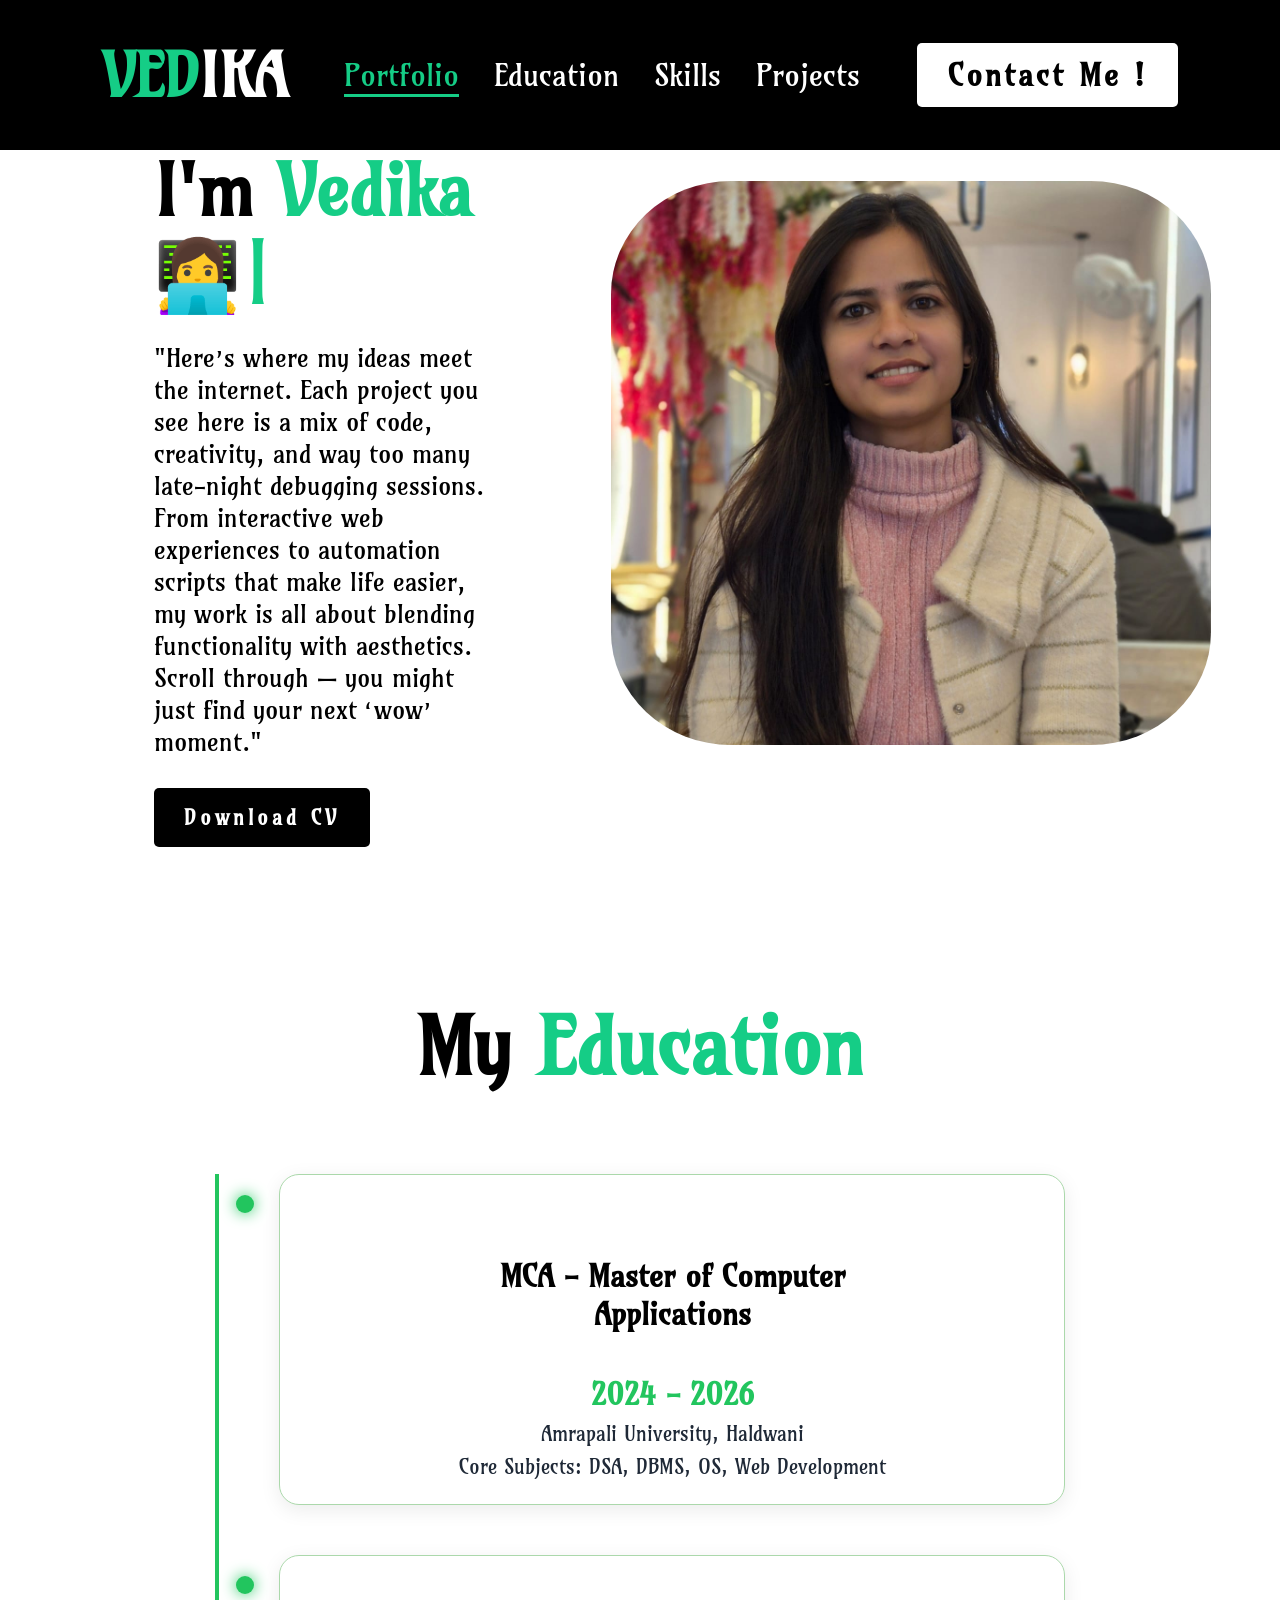
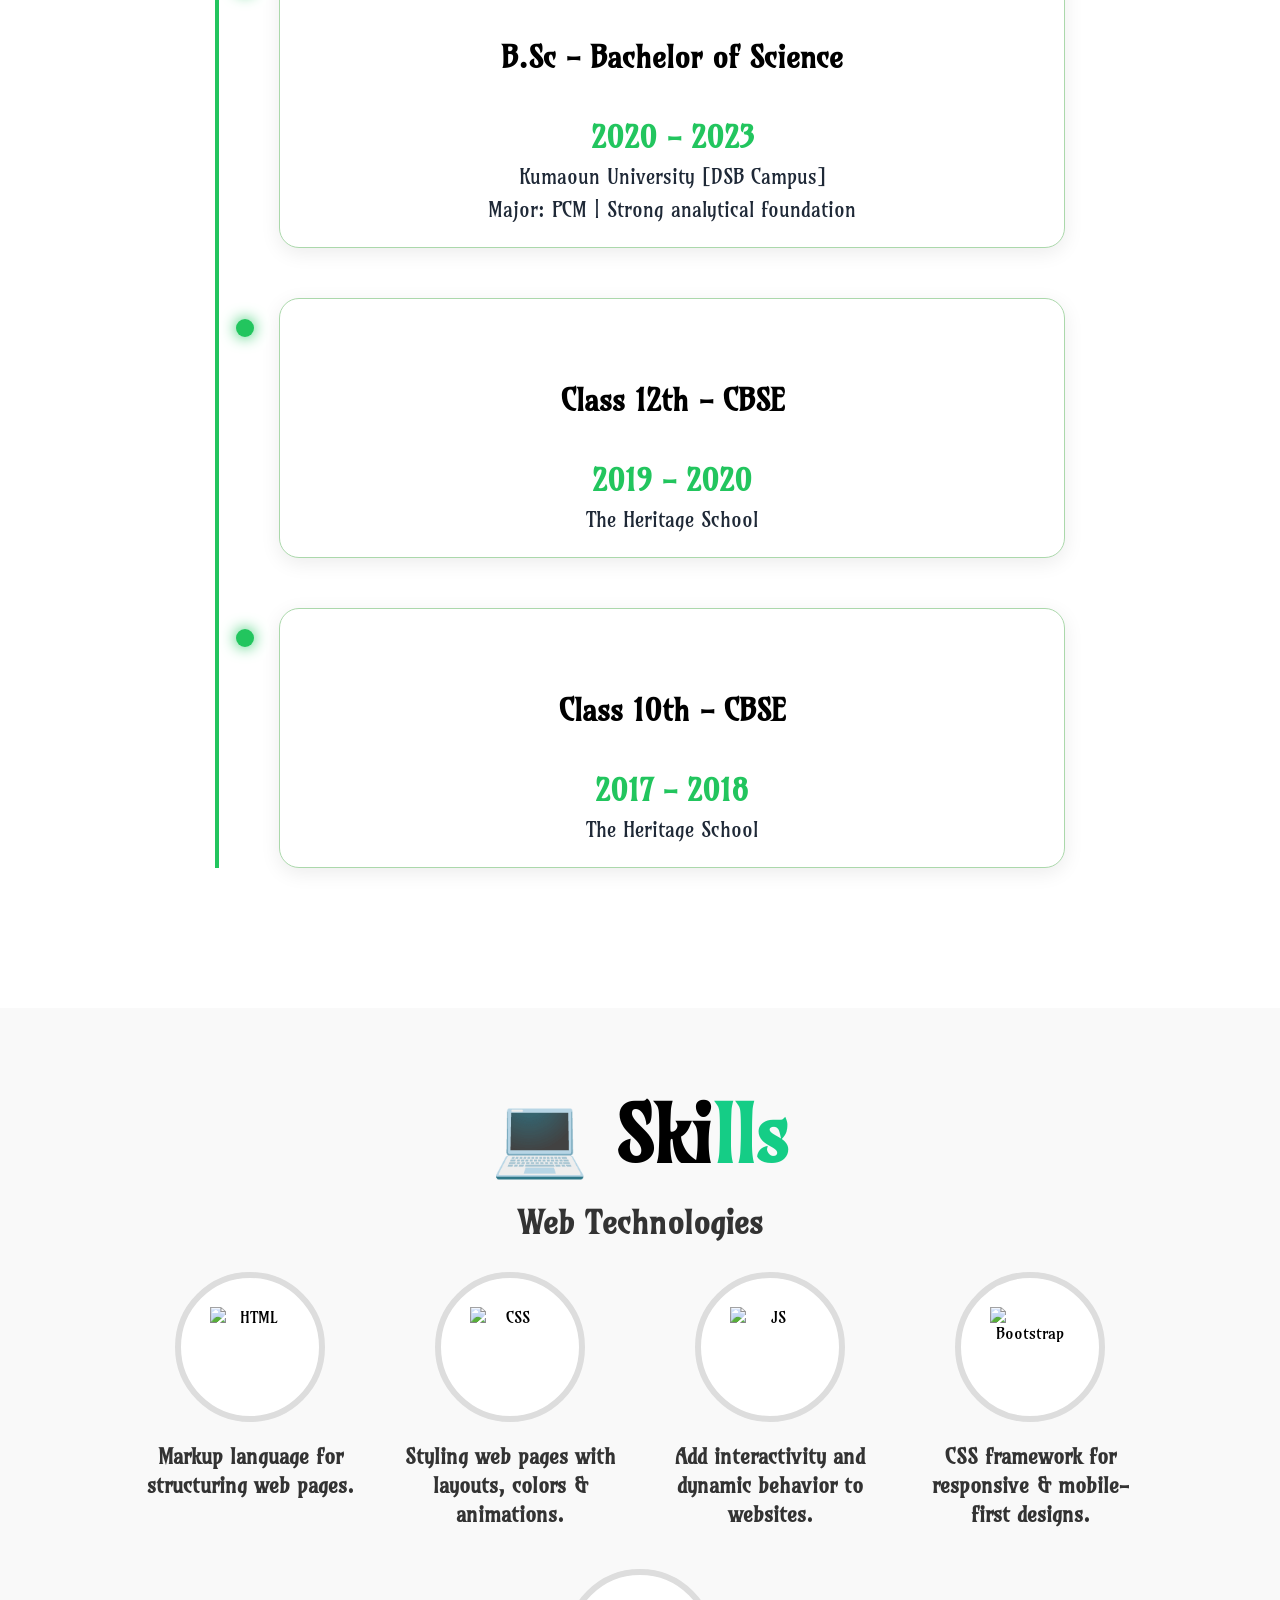
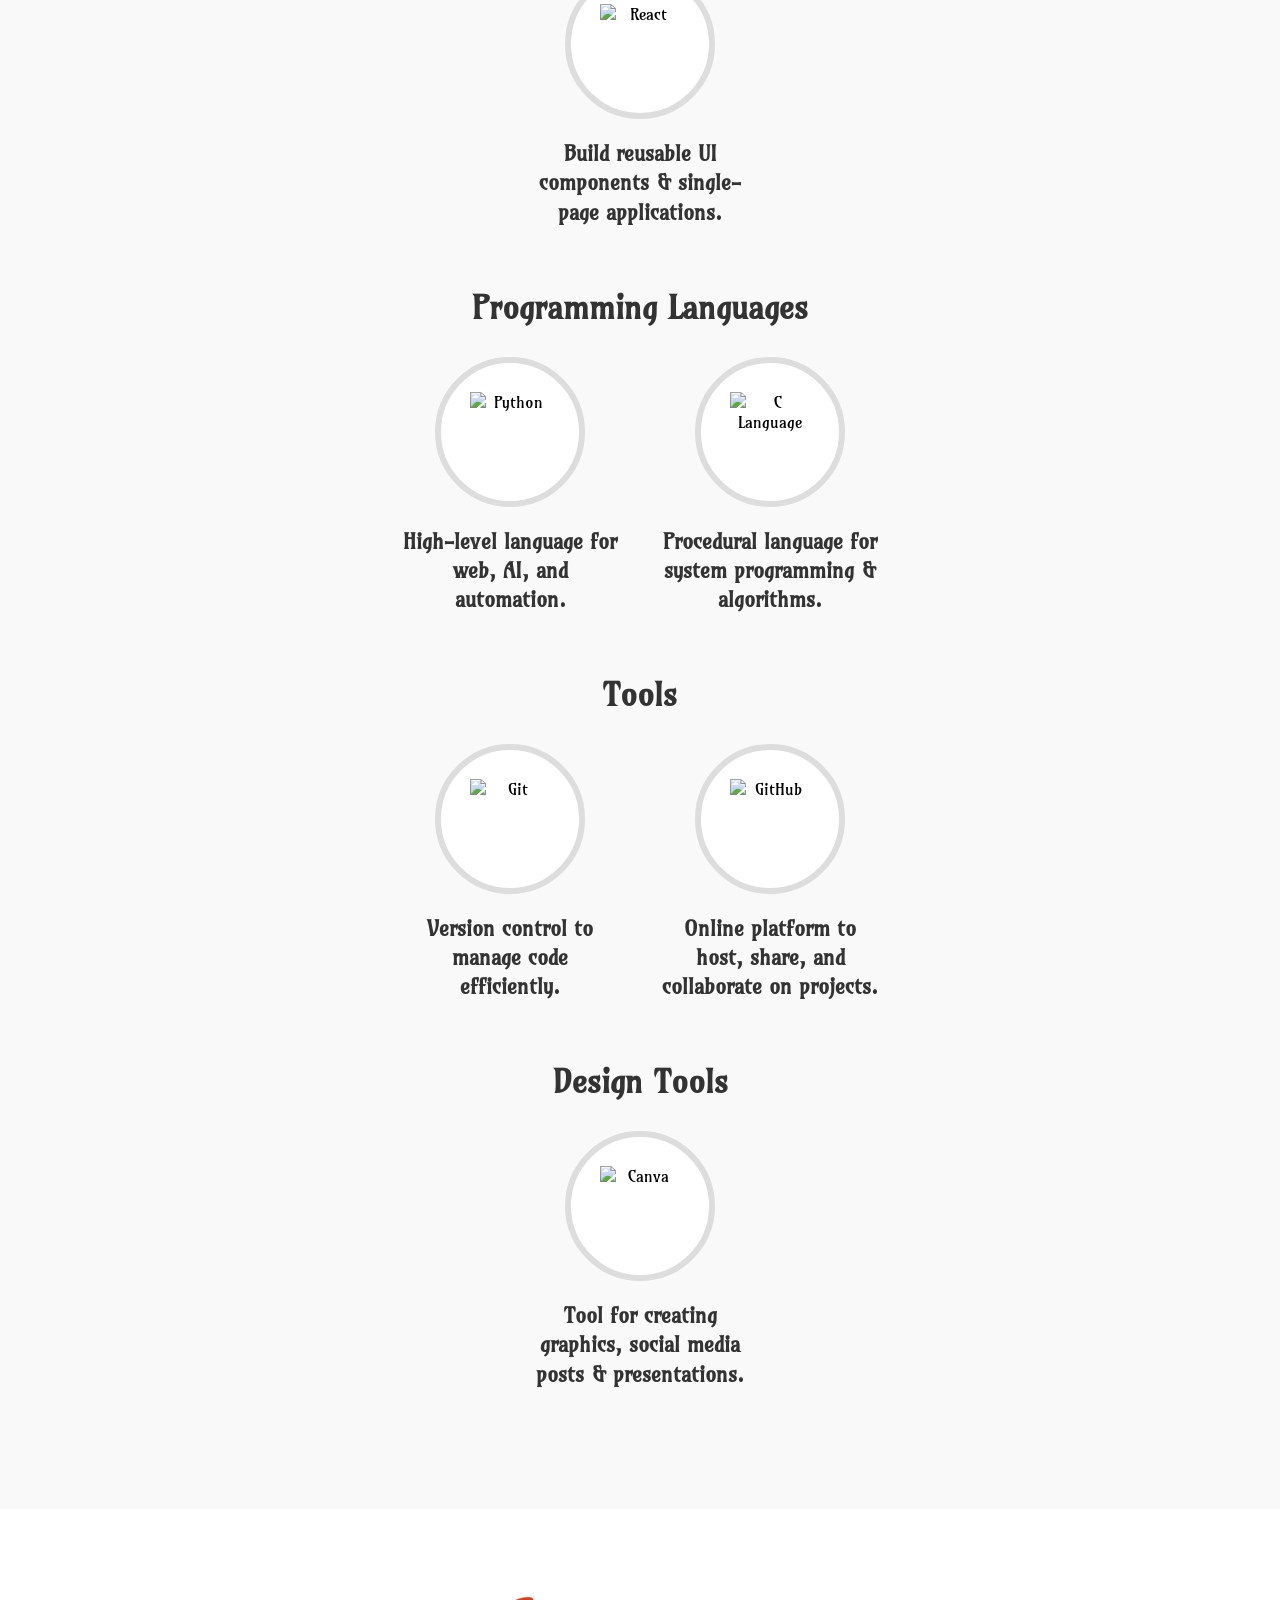
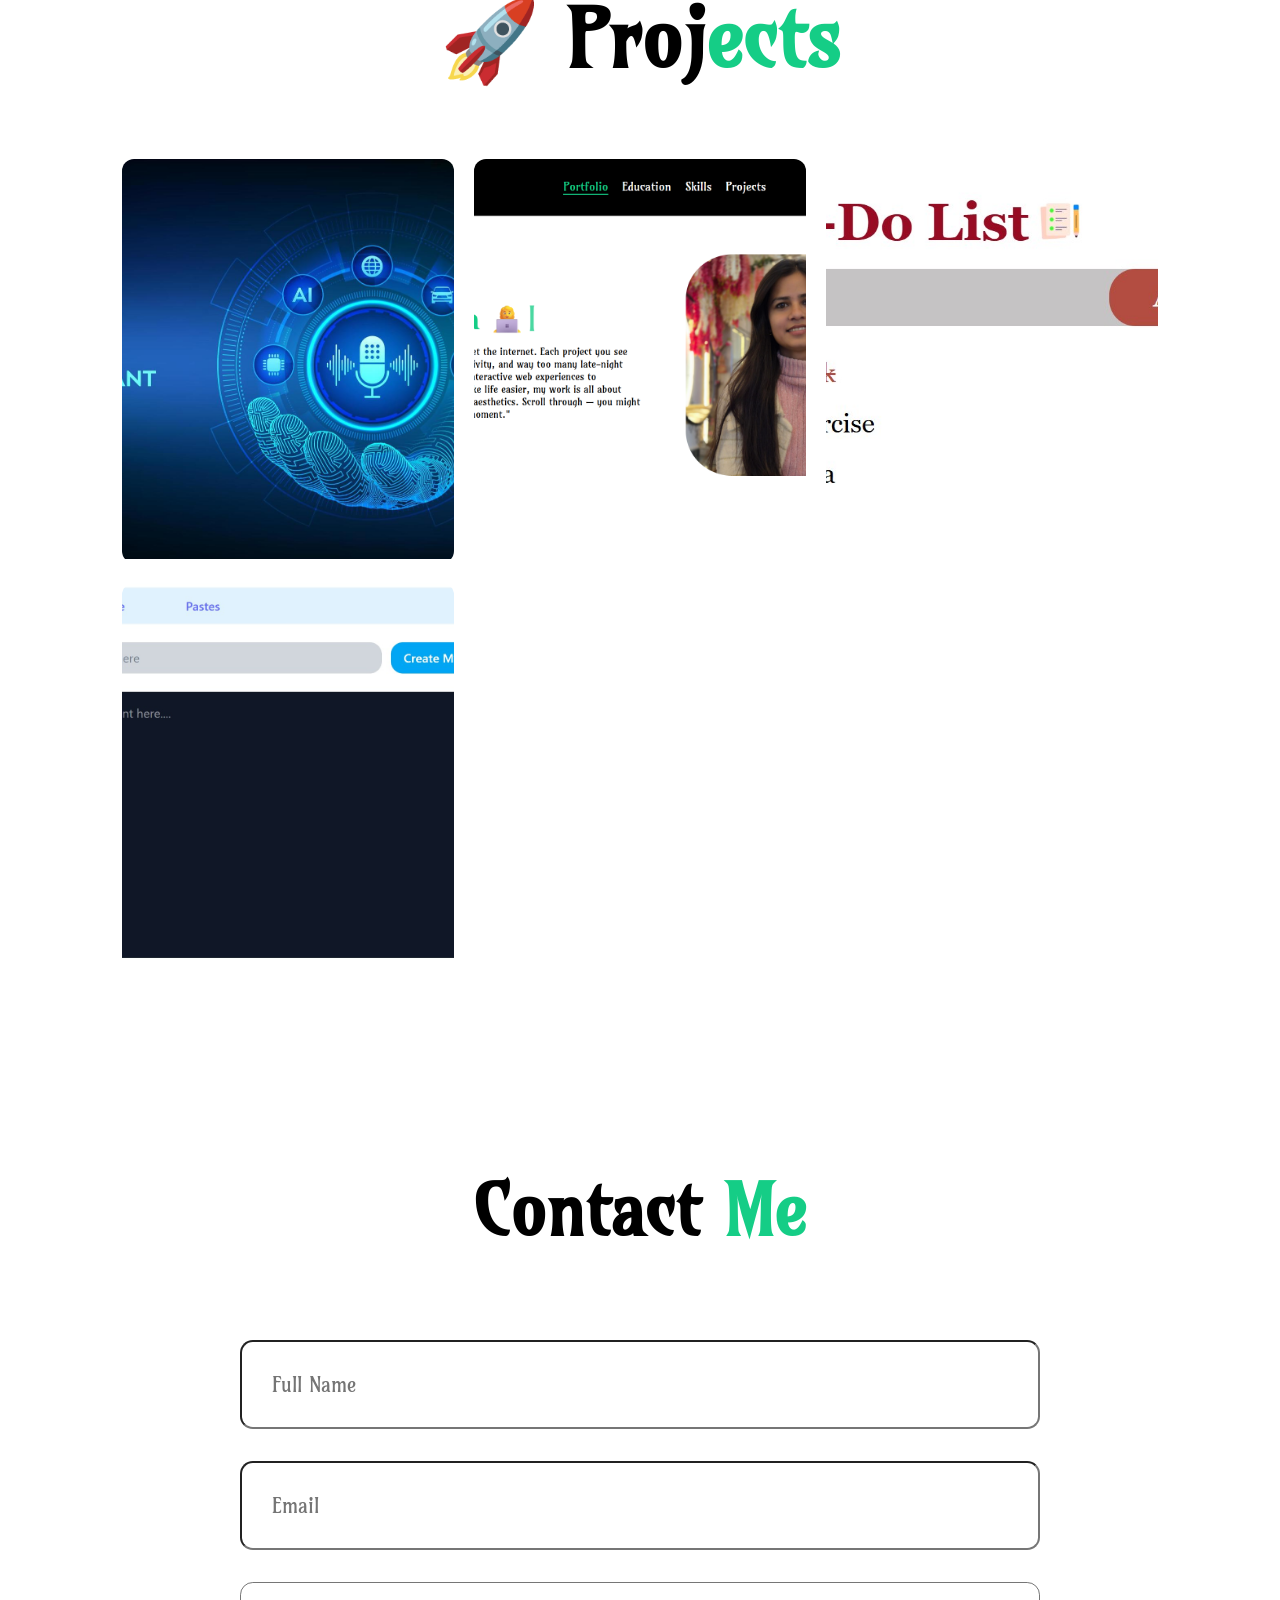
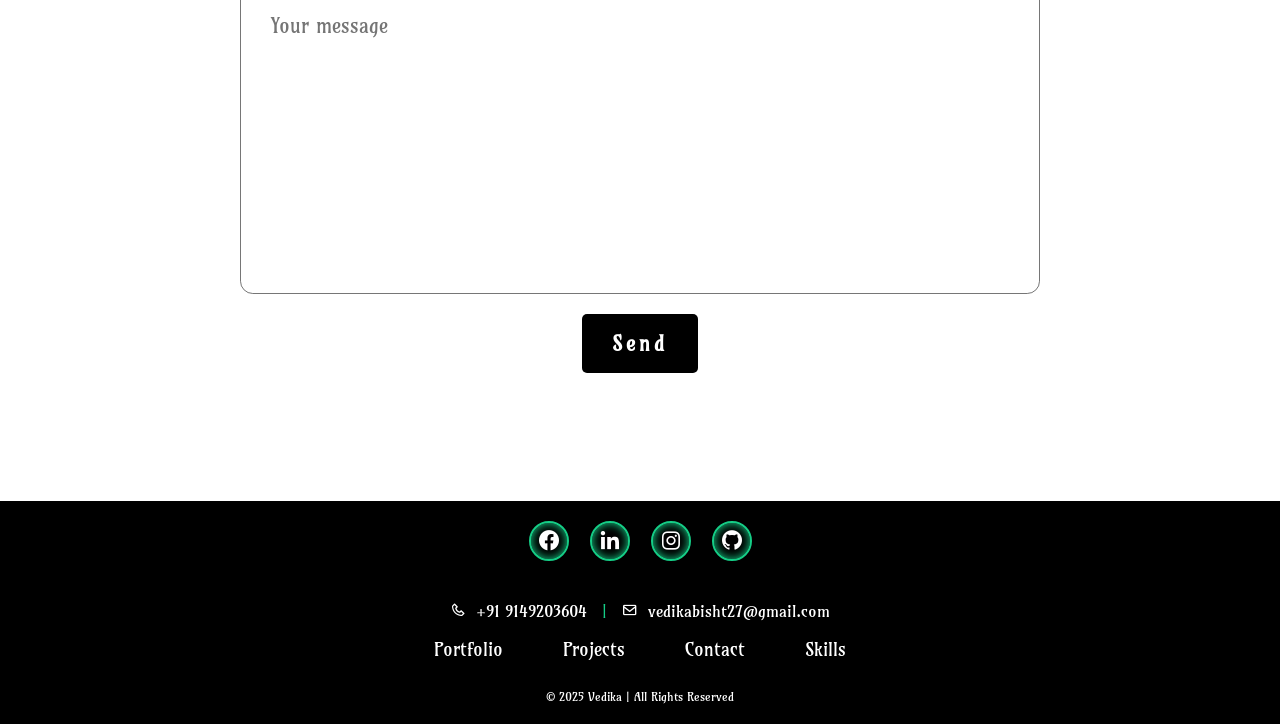
==== commit 69047528: "Contact" ====
--- a/hello.html
+++ b/hello.html
@@ -269,7 +269,7 @@
         </a>
         <span>|</span>
         <a href="mailto:vedikabisht27@gmail.com">
-            <i class='bx bx-envelope'></i> vedikabisht27@email.com
+            <i class='bx bx-envelope'></i> vedikabisht27@gmail.com
         </a>
     </div>
         <ul class="list">
